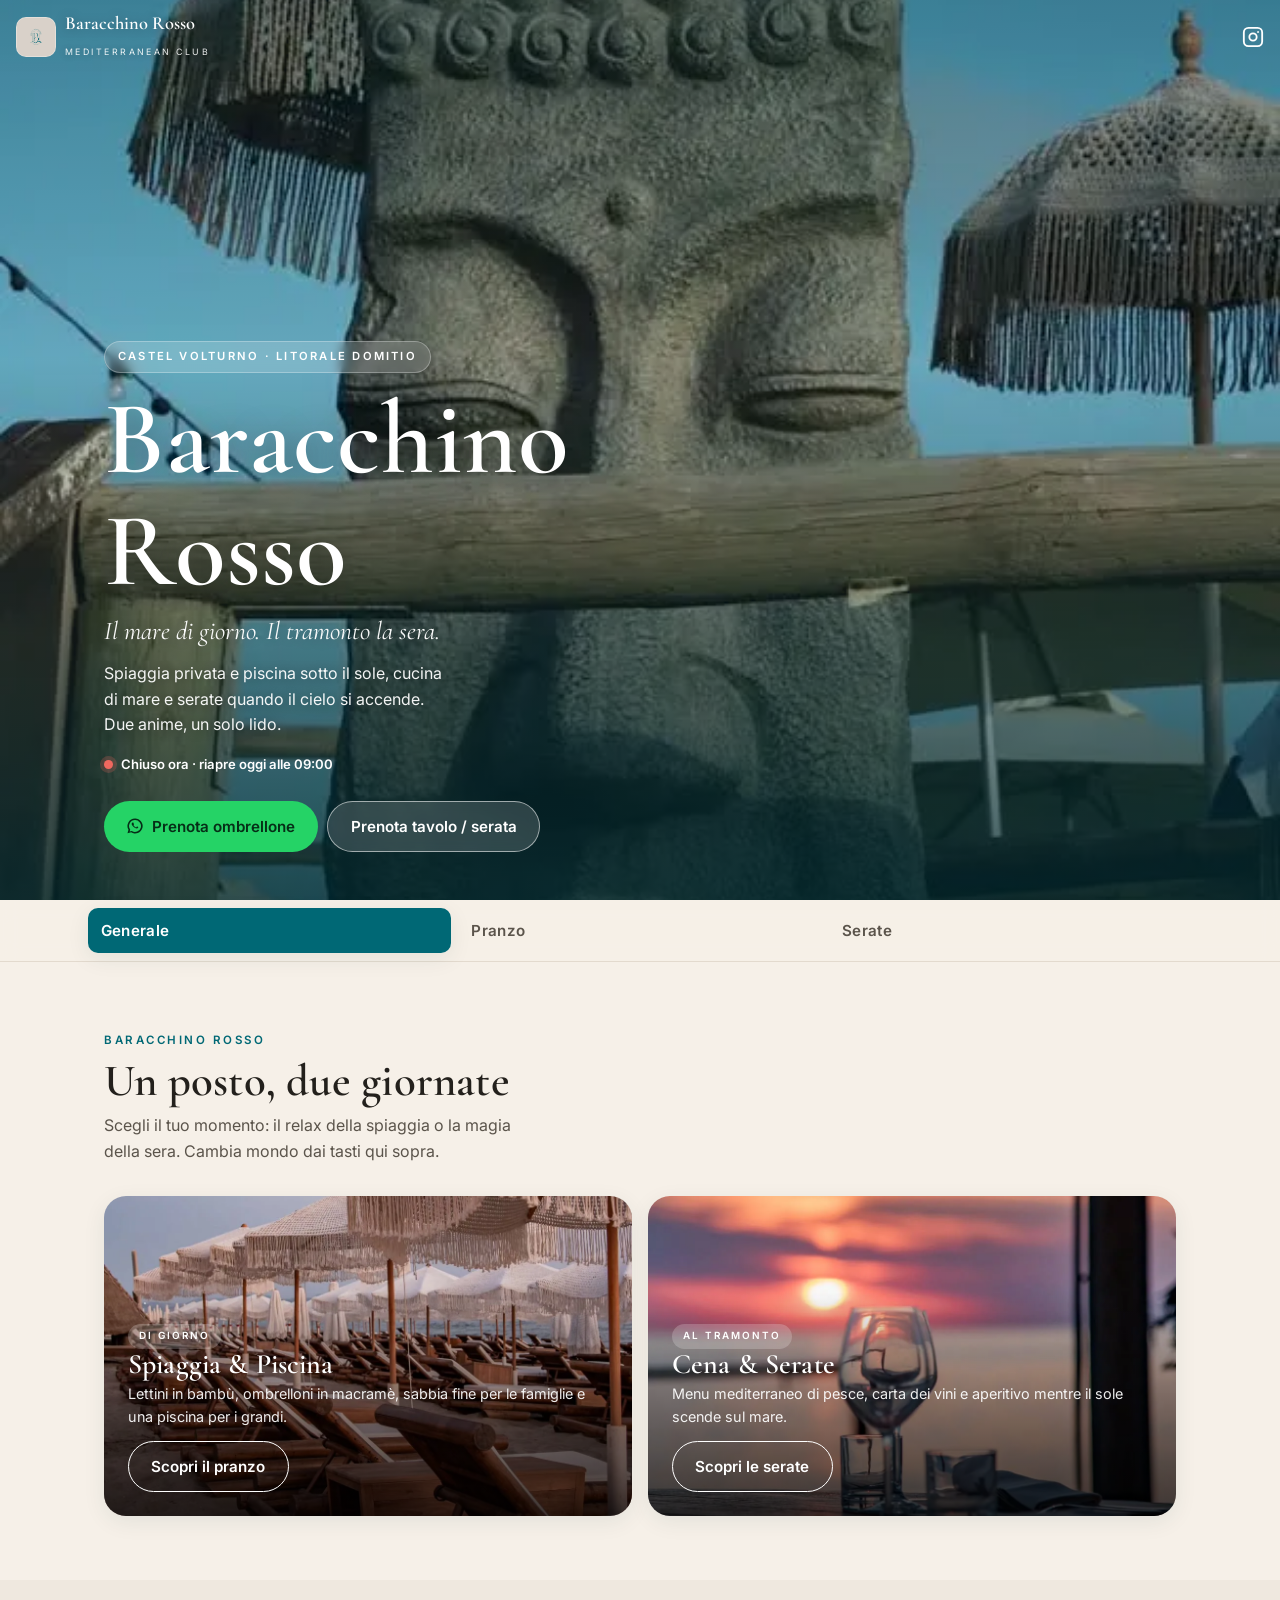
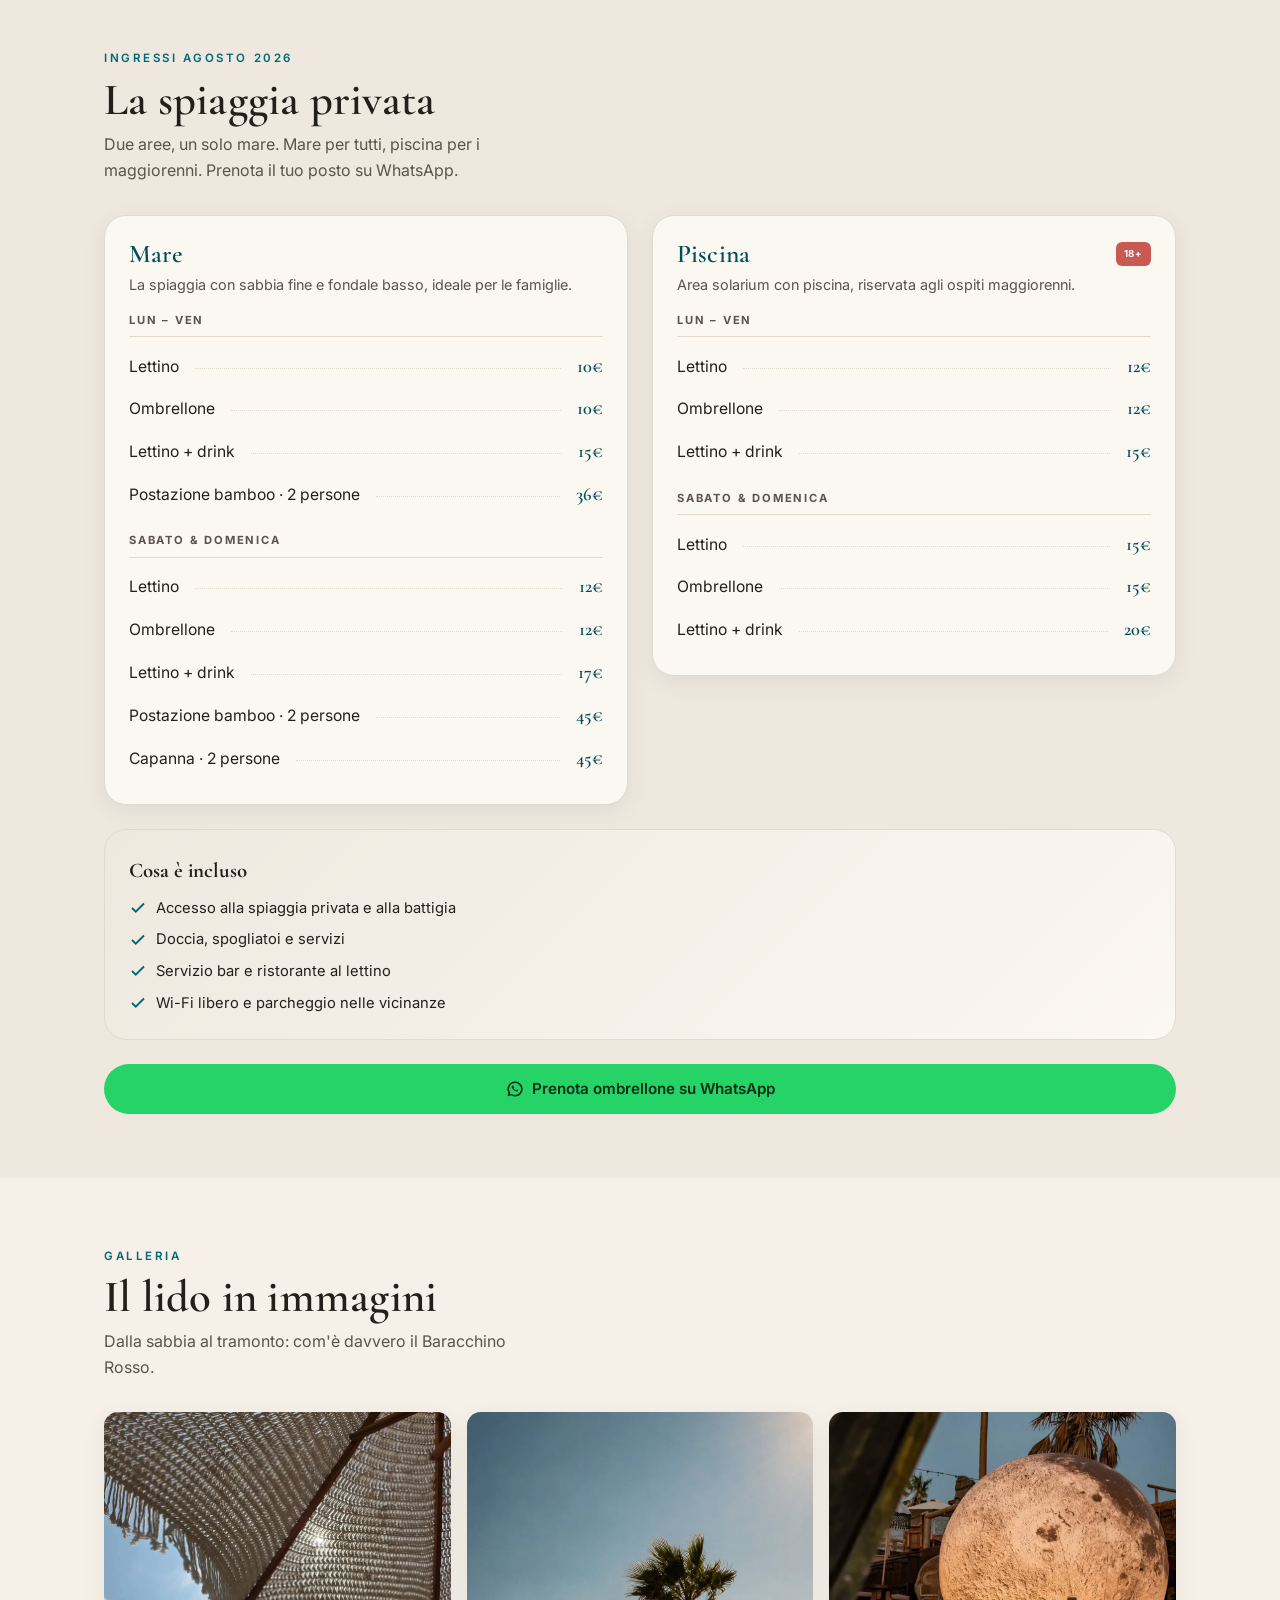
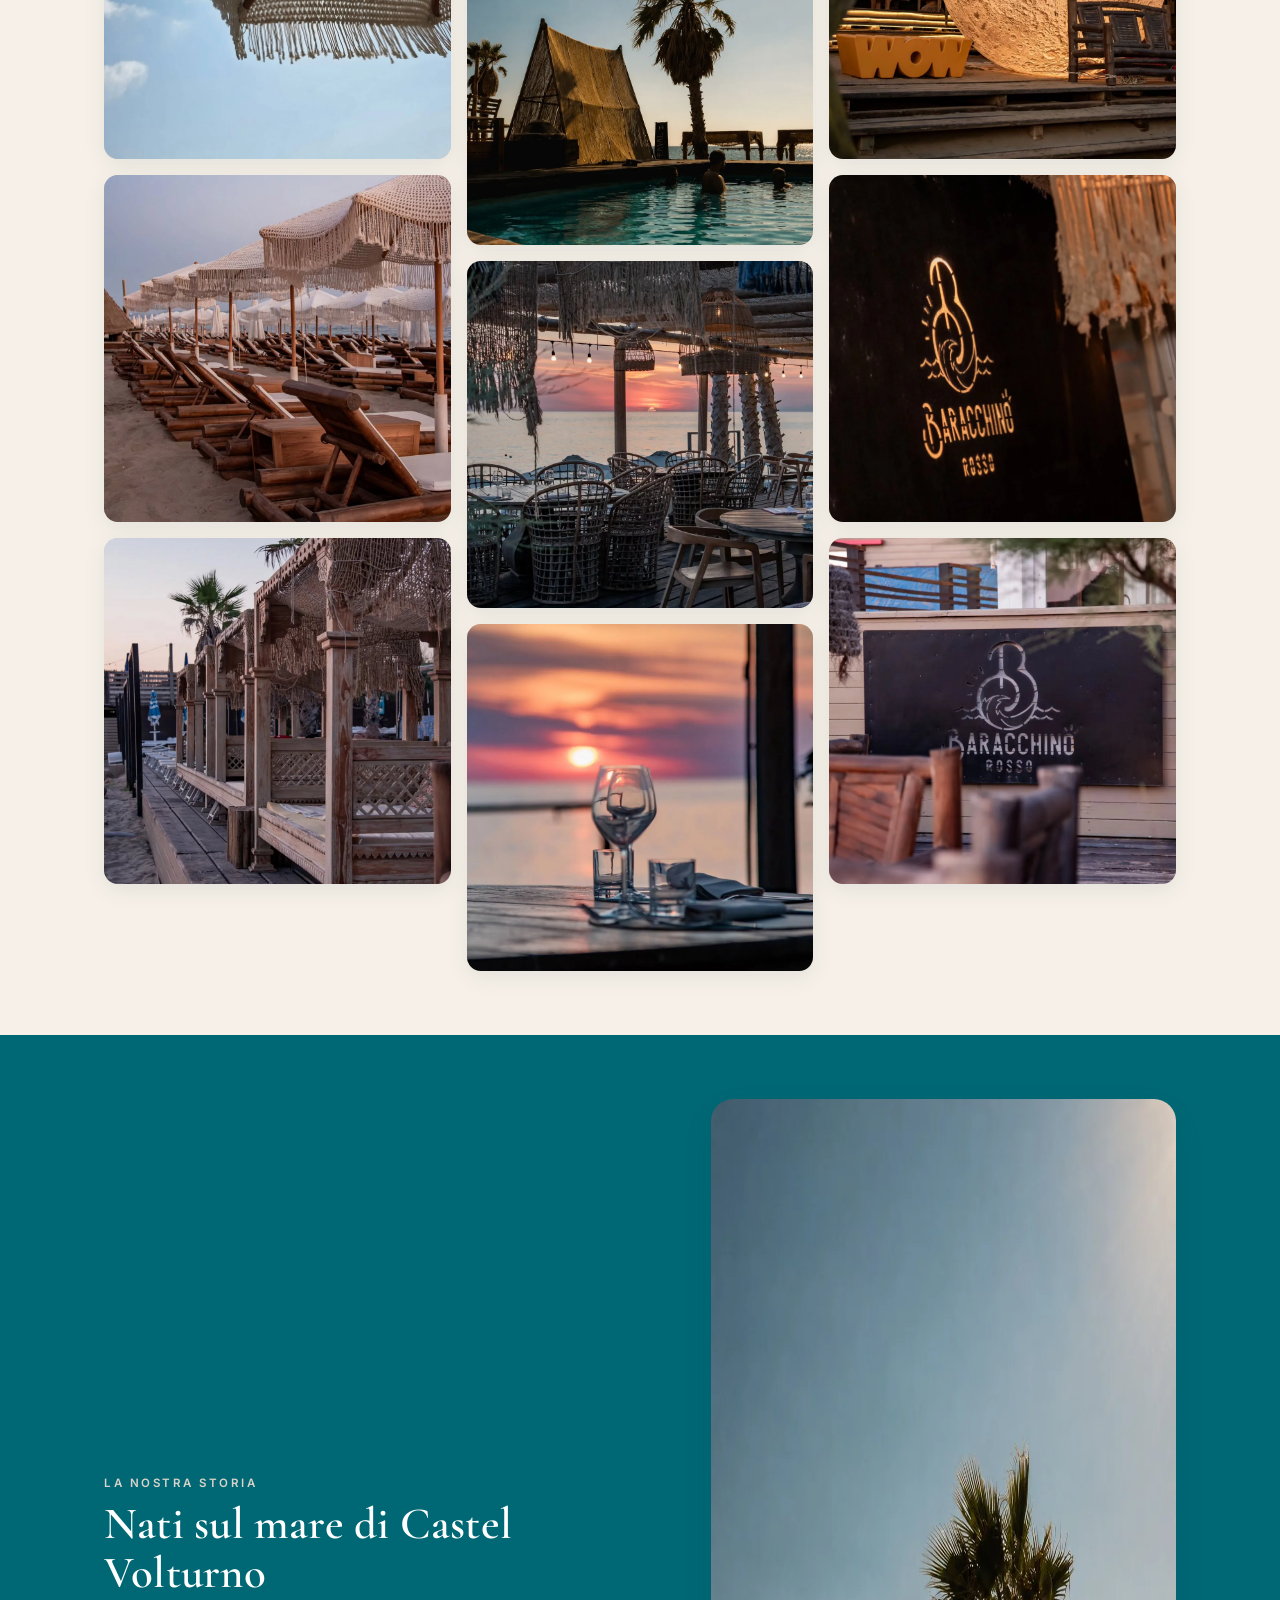
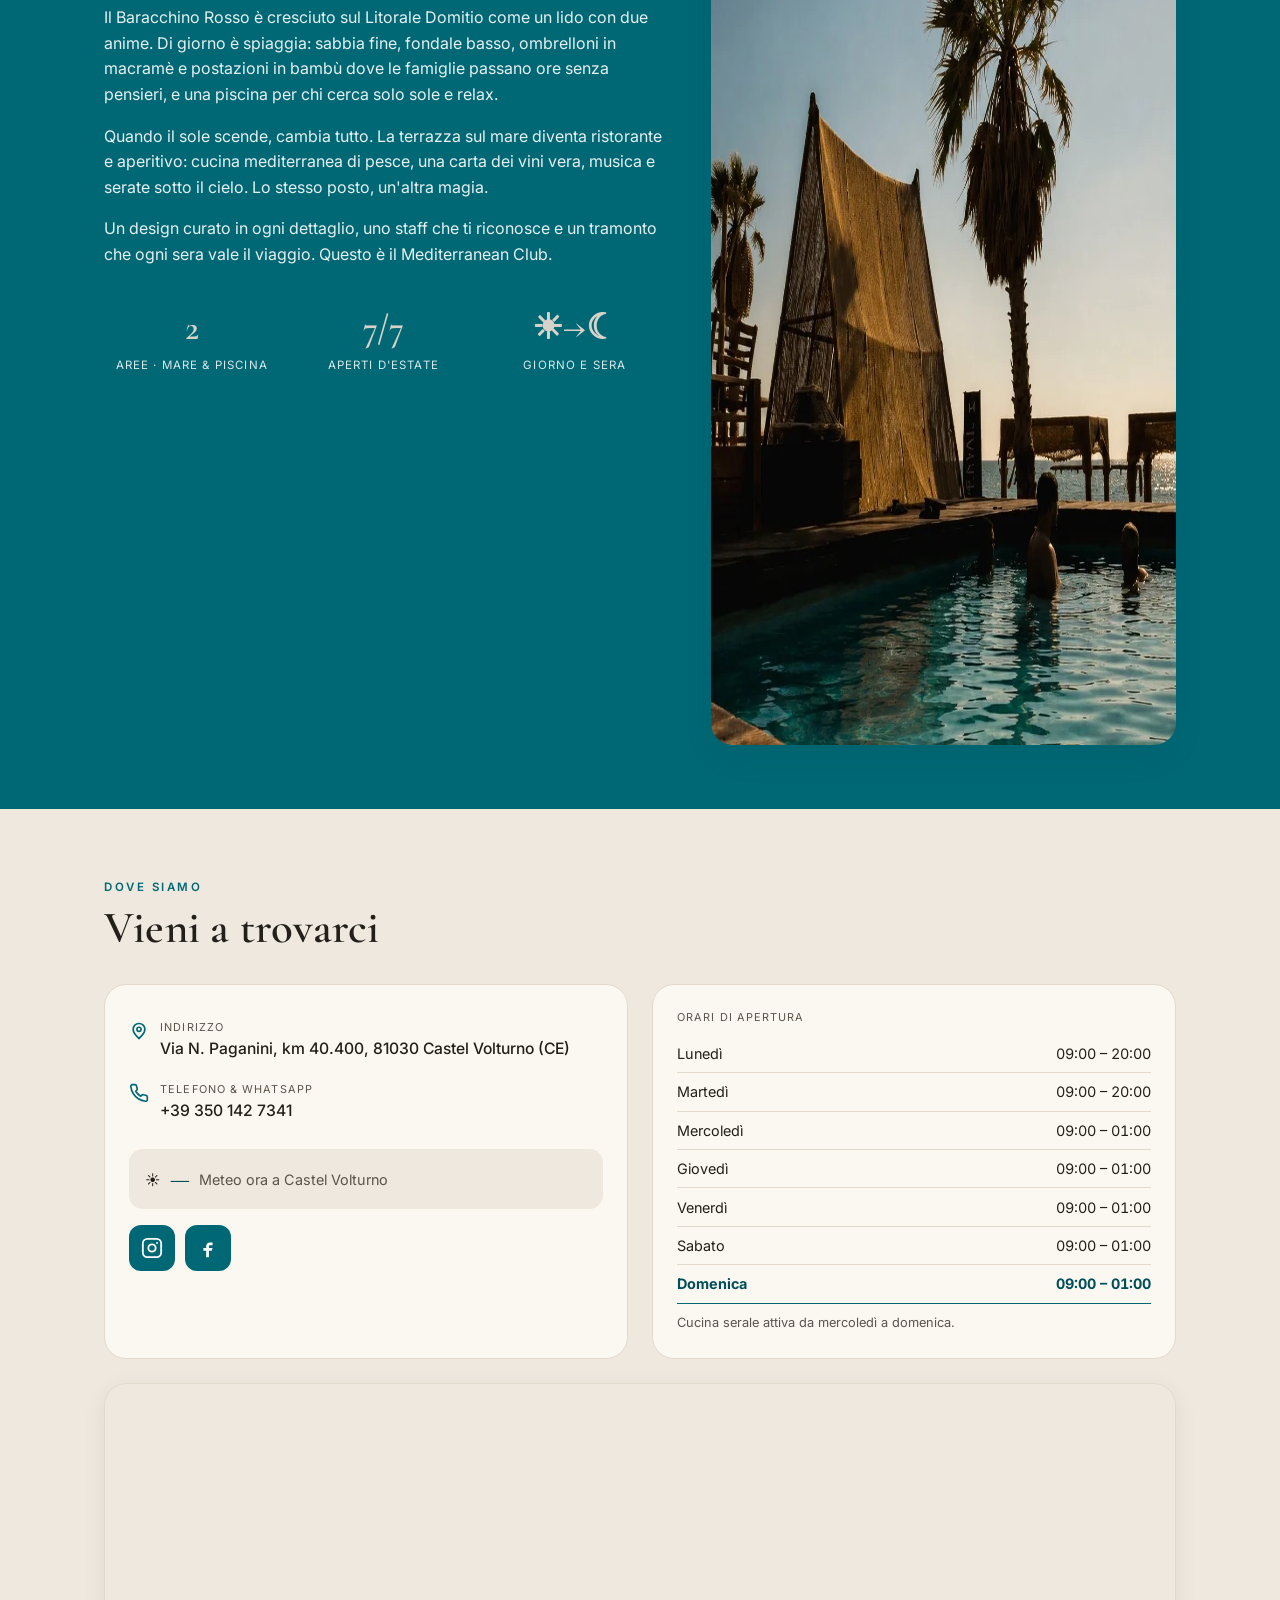
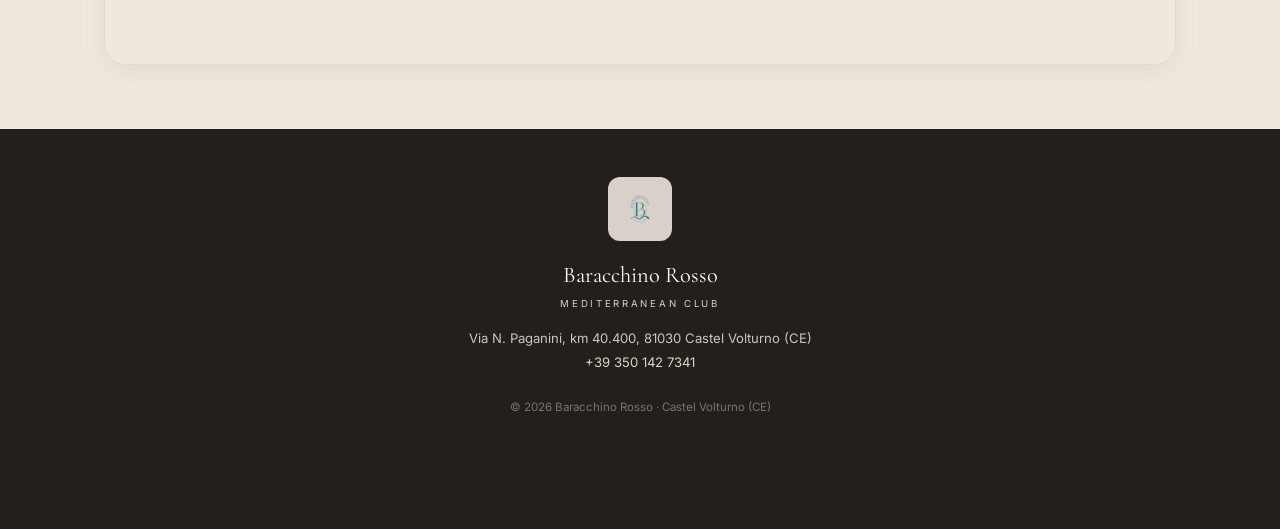
==== index.html @ e701e3ae "Video serate + foto cibo nel pranzo" ====
<!DOCTYPE html>
<html lang="it" data-mondo="generale">
<head>
<meta charset="UTF-8">
<meta name="viewport" content="width=device-width, initial-scale=1, viewport-fit=cover">
<title>Baracchino Rosso · Lido e Ristorante sul mare a Castel Volturno</title>
<meta name="description" content="Baracchino Rosso, Mediterranean Club a Castel Volturno: spiaggia privata con lettini e piscina di giorno, ristorante di pesce, aperitivo e serate al tramonto. Prenota il tuo ombrellone o il tavolo su WhatsApp.">
<meta name="theme-color" content="#006875">
<link rel="canonical" href="https://baracchinorosso.it/">

<!-- Open Graph / social -->
<meta property="og:type" content="restaurant">
<meta property="og:site_name" content="Baracchino Rosso">
<meta property="og:title" content="Baracchino Rosso · Lido e Ristorante sul mare">
<meta property="og:description" content="Spiaggia privata e piscina di giorno, cucina di mare e serate al tramonto a Castel Volturno.">
<meta property="og:image" content="https://baracchinorosso.it/assets/lido/lido-06.webp">
<meta property="og:locale" content="it_IT">
<meta name="twitter:card" content="summary_large_image">

<link rel="icon" type="image/webp" href="assets/brand/logo.webp">
<link rel="apple-touch-icon" href="assets/brand/logo.webp">

<!-- Font -->
<link rel="preconnect" href="https://fonts.googleapis.com">
<link rel="preconnect" href="https://fonts.gstatic.com" crossorigin>
<link href="https://fonts.googleapis.com/css2?family=Cormorant+Garamond:ital,wght@0,500;0,600;0,700;1,500;1,600&family=Inter:wght@400;500;600;700&display=swap" rel="stylesheet">

<link rel="stylesheet" href="style.css">

<!-- Schema.org: Restaurant + spiaggia -->
<script type="application/ld+json">
{
  "@context": "https://schema.org",
  "@type": "Restaurant",
  "name": "Baracchino Rosso",
  "alternateName": "Lido Baracchino Rosso · Mediterranean Club",
  "description": "Lido con spiaggia privata e piscina, ristorante di pesce, aperitivo e serate al tramonto sul litorale di Castel Volturno.",
  "servesCuisine": ["Mediterranea", "Pesce", "Italiana"],
  "priceRange": "€€",
  "url": "https://baracchinorosso.it/",
  "telephone": "+393501427341",
  "acceptsReservations": "True",
  "image": "https://baracchinorosso.it/assets/lido/lido-06.webp",
  "hasMenu": "https://baracchinorosso.it/#menu",
  "address": {
    "@type": "PostalAddress",
    "streetAddress": "Via N. Paganini, km 40.400",
    "addressLocality": "Castel Volturno",
    "addressRegion": "CE",
    "postalCode": "81030",
    "addressCountry": "IT"
  },
  "geo": { "@type": "GeoCoordinates", "latitude": 41.0206, "longitude": 13.9330 },
  "amenityFeature": [
    { "@type": "LocationFeatureSpecification", "name": "Spiaggia privata", "value": true },
    { "@type": "LocationFeatureSpecification", "name": "Piscina", "value": true },
    { "@type": "LocationFeatureSpecification", "name": "Lettini e ombrelloni", "value": true }
  ],
  "openingHoursSpecification": [
    { "@type": "OpeningHoursSpecification", "dayOfWeek": ["Monday","Tuesday"], "opens": "09:00", "closes": "20:00" },
    { "@type": "OpeningHoursSpecification", "dayOfWeek": ["Wednesday","Thursday","Friday","Saturday","Sunday"], "opens": "09:00", "closes": "01:00" }
  ],
  "sameAs": [
    "https://www.instagram.com/lido_baracchinorosso/",
    "https://www.facebook.com/Lidobaracchinorosso/"
  ]
}
</script>
</head>
<body>
<a href="#main" class="skip">Vai al contenuto</a>

<!-- HEADER -->
<header class="site-header" id="header">
  <a class="brand-lockup" href="#top" aria-label="Baracchino Rosso, torna su">
    <img src="assets/brand/logo.webp" alt="Logo Baracchino Rosso" width="38" height="38">
    <span>
      <span class="bn">Baracchino Rosso</span><br>
      <span class="bt">Mediterranean Club</span>
    </span>
  </a>
  <a class="hdr-ig" id="hdrIg" href="#" target="_blank" rel="noopener" aria-label="Instagram">
    <svg viewBox="0 0 24 24" fill="none" stroke="currentColor" stroke-width="2"><rect x="2" y="2" width="20" height="20" rx="5"/><circle cx="12" cy="12" r="4"/><circle cx="17.5" cy="6.5" r="1" fill="currentColor" stroke="none"/></svg>
  </a>
</header>

<span id="top"></span>

<!-- HERO -->
<section class="hero" aria-label="Introduzione">
  <div class="hero-media">
    <video id="heroVideo" autoplay muted loop playsinline
      poster="assets/video/hero-poster.webp">
      <source src="assets/video/hero.mp4" type="video/mp4">
    </video>
  </div>
  <div class="hero-inner">
    <span class="kicker">Castel Volturno · Litorale Domitio</span>
    <h1>Baracchino<br>Rosso</h1>
    <p class="subtitle">Il mare di giorno. Il tramonto la sera.</p>
    <p class="hook">Spiaggia privata e piscina sotto il sole, cucina di mare e serate quando il cielo si accende. Due anime, un solo lido.</p>
    <div class="status" id="heroStatus"><span class="dot"></span><span class="txt">—</span></div>
    <div class="hero-cta">
      <button class="btn btn-wa" data-open="ombrellone">
        <svg viewBox="0 0 24 24" fill="currentColor"><path d="M12 2a10 10 0 0 0-8.7 15l-1.3 4.7 4.8-1.3A10 10 0 1 0 12 2zm0 2a8 8 0 1 1-4.2 14.8l-.3-.2-2.6.7.7-2.6-.2-.3A8 8 0 0 1 12 4zm4.4 9.6c-.2-.1-1.3-.7-1.5-.8s-.4-.1-.5.1l-.7.9c-.1.1-.2.2-.5.1a6.6 6.6 0 0 1-3.2-2.8c-.2-.4.2-.4.6-1.2.1-.1 0-.3 0-.4l-.7-1.7c-.2-.5-.4-.4-.5-.4h-.5a.9.9 0 0 0-.7.3c-.9.9-.7 2.2 0 3.4a9.4 9.4 0 0 0 3.9 3.5c1.4.6 2 .7 2.7.6.4-.1 1.3-.5 1.5-1.1s.2-1 .1-1.1z"/></svg>
        Prenota ombrellone
      </button>
      <button class="btn btn-ghost" data-open="tavolo">Prenota tavolo / serata</button>
    </div>
  </div>
</section>

<!-- SWITCH TRE MONDI -->
<nav class="world-switch" id="worldSwitch" aria-label="Scegli cosa vuoi vedere">
  <div class="inner">
    <button class="world-btn active" data-world="generale">
      Generale <span class="wl">Il lido</span>
    </button>
    <button class="world-btn" data-world="pranzo">
      Pranzo <span class="wl">Spiaggia & food</span>
    </button>
    <button class="world-btn" data-world="serate">
      Serate <span class="wl">Cena & tramonto</span>
    </button>
  </div>
</nav>

<main id="main">

<!-- ======================= MONDO: GENERALE ======================= -->
<div class="world-pane active" data-pane="generale">

  <!-- DUE ANIME -->
  <section class="section" aria-label="Le due anime del lido">
    <div class="wrap">
      <div class="section-head">
        <span class="eyebrow">Baracchino Rosso</span>
        <h2 class="section-title">Un posto, due giornate</h2>
        <p class="section-lead">Scegli il tuo momento: il relax della spiaggia o la magia della sera. Cambia mondo dai tasti qui sopra.</p>
      </div>
      <div class="duo">
        <div class="duo-card">
          <img src="assets/lido/lido-04.webp" alt="Lettini in bambù e ombrelloni in macramè sulla spiaggia" loading="lazy" width="1080" height="1080">
          <div class="c">
            <span class="tag">Di giorno</span>
            <h3>Spiaggia & Piscina</h3>
            <p>Lettini in bambù, ombrelloni in macramè, sabbia fine per le famiglie e una piscina per i grandi.</p>
            <button class="btn btn-outline" style="--accent:#fff;color:#fff;border-color:#fff" data-world-go="pranzo">Scopri il pranzo</button>
          </div>
        </div>
        <div class="duo-card">
          <img src="assets/lido/lido-06.webp" alt="Calici di vino al tramonto sul mare" loading="lazy" width="1080" height="1080">
          <div class="c">
            <span class="tag">Al tramonto</span>
            <h3>Cena & Serate</h3>
            <p>Menu mediterraneo di pesce, carta dei vini e aperitivo mentre il sole scende sul mare.</p>
            <button class="btn btn-outline" style="--accent:#fff;color:#fff;border-color:#fff" data-world-go="serate">Scopri le serate</button>
          </div>
        </div>
      </div>
    </div>
  </section>

  <!-- SPIAGGIA / LISTINO -->
  <section class="section" id="spiaggia" style="background:var(--sand-light)" aria-label="La spiaggia e i prezzi">
    <div class="wrap">
      <div class="section-head">
        <span class="eyebrow" id="beachPeriod">Listino spiaggia</span>
        <h2 class="section-title">La spiaggia privata</h2>
        <p class="section-lead">Due aree, un solo mare. Mare per tutti, piscina per i maggiorenni. Prenota il tuo posto su WhatsApp.</p>
      </div>
      <div class="beach-grid" id="beachGrid"><!-- JS --></div>
      <div class="incluso" id="beachIncluso"><!-- JS --></div>
      <div style="margin-top:var(--s-4)">
        <button class="btn btn-wa btn-block" data-open="ombrellone">
          <svg viewBox="0 0 24 24" fill="currentColor"><path d="M12 2a10 10 0 0 0-8.7 15l-1.3 4.7 4.8-1.3A10 10 0 1 0 12 2zm0 2a8 8 0 1 1-4.2 14.8l-.3-.2-2.6.7.7-2.6-.2-.3A8 8 0 0 1 12 4zm4.4 9.6c-.2-.1-1.3-.7-1.5-.8s-.4-.1-.5.1l-.7.9c-.1.1-.2.2-.5.1a6.6 6.6 0 0 1-3.2-2.8c-.2-.4.2-.4.6-1.2.1-.1 0-.3 0-.4l-.7-1.7c-.2-.5-.4-.4-.5-.4h-.5a.9.9 0 0 0-.7.3c-.9.9-.7 2.2 0 3.4a9.4 9.4 0 0 0 3.9 3.5c1.4.6 2 .7 2.7.6.4-.1 1.3-.5 1.5-1.1s.2-1 .1-1.1z"/></svg>
          Prenota ombrellone su WhatsApp
        </button>
      </div>
    </div>
  </section>

  <!-- GALLERY -->
  <section class="section" id="gallery" aria-label="Galleria fotografica">
    <div class="wrap">
      <div class="section-head">
        <span class="eyebrow">Galleria</span>
        <h2 class="section-title">Il lido in immagini</h2>
        <p class="section-lead">Dalla sabbia al tramonto: com'è davvero il Baracchino Rosso.</p>
      </div>
      <div class="gallery" id="galleryGrid"><!-- JS --></div>
    </div>
  </section>

  <!-- ABOUT -->
  <section class="section about" id="about" aria-label="Chi siamo">
    <div class="wrap">
      <div class="about-body">
        <div>
          <span class="eyebrow">La nostra storia</span>
          <h2 class="section-title">Nati sul mare di Castel Volturno</h2>
          <p>Il Baracchino Rosso è cresciuto sul Litorale Domitio come un lido con due anime. Di giorno è spiaggia: sabbia fine, fondale basso, ombrelloni in macramè e postazioni in bambù dove le famiglie passano ore senza pensieri, e una piscina per chi cerca solo sole e relax.</p>
          <p>Quando il sole scende, cambia tutto. La terrazza sul mare diventa ristorante e aperitivo: cucina mediterranea di pesce, una carta dei vini vera, musica e serate sotto il cielo. Lo stesso posto, un'altra magia.</p>
          <p>Un design curato in ogni dettaglio, uno staff che ti riconosce e un tramonto che ogni sera vale il viaggio. Questo è il Mediterranean Club.</p>
          <div class="stats">
            <div class="stat"><div class="num">2</div><div class="lab">Aree · Mare & Piscina</div></div>
            <div class="stat"><div class="num">7/7</div><div class="lab">Aperti d'estate</div></div>
            <div class="stat"><div class="num">☀︎→☾</div><div class="lab">Giorno e sera</div></div>
          </div>
        </div>
        <div class="about-media">
          <img src="assets/lido/lido-01.webp" alt="Piscina con palma e tenda al tramonto al Baracchino Rosso" loading="lazy" width="997" height="1246">
        </div>
      </div>
    </div>
  </section>

  <!-- CONTATTI -->
  <section class="section" id="contatti" style="background:var(--sand-light)" aria-label="Contatti e come arrivare">
    <div class="wrap">
      <div class="section-head">
        <span class="eyebrow">Dove siamo</span>
        <h2 class="section-title">Vieni a trovarci</h2>
      </div>
      <div class="contact-grid">
        <div class="contact-card">
          <div class="info-row">
            <svg viewBox="0 0 24 24" fill="none" stroke="currentColor" stroke-width="2"><path d="M12 21s-7-6-7-11a7 7 0 0 1 14 0c0 5-7 11-7 11z"/><circle cx="12" cy="10" r="2.5"/></svg>
            <div><div class="l">Indirizzo</div><div class="v" id="cAddr">—</div></div>
          </div>
          <div class="info-row">
            <svg viewBox="0 0 24 24" fill="none" stroke="currentColor" stroke-width="2"><path d="M22 16.9v3a2 2 0 0 1-2.2 2 19.8 19.8 0 0 1-8.6-3 19.5 19.5 0 0 1-6-6 19.8 19.8 0 0 1-3-8.6A2 2 0 0 1 4.1 2h3a2 2 0 0 1 2 1.7c.1 1 .4 1.9.7 2.8a2 2 0 0 1-.5 2.1L8.1 9.9a16 16 0 0 0 6 6l1.3-1.3a2 2 0 0 1 2.1-.4c.9.3 1.8.5 2.8.6a2 2 0 0 1 1.7 2z"/></svg>
            <div><div class="l">Telefono & WhatsApp</div><div class="v"><a id="cTel" href="#">—</a></div></div>
          </div>
          <div class="weather" id="weatherBox" hidden>
            <span id="wIcon">☀︎</span>
            <span class="t" id="wTemp">—</span>
            <span id="wDesc" style="color:var(--ink-soft)">Meteo ora a Castel Volturno</span>
          </div>
          <div class="socials">
            <a id="sIg" href="#" target="_blank" rel="noopener" aria-label="Instagram"><svg viewBox="0 0 24 24" fill="none" stroke="currentColor" stroke-width="2"><rect x="2" y="2" width="20" height="20" rx="5"/><circle cx="12" cy="12" r="4"/><circle cx="17.5" cy="6.5" r="1" fill="currentColor" stroke="none"/></svg></a>
            <a id="sFb" href="#" target="_blank" rel="noopener" aria-label="Facebook"><svg viewBox="0 0 24 24" fill="currentColor"><path d="M14 9h3V6h-3c-2.2 0-4 1.8-4 4v2H7v3h3v7h3v-7h3l1-3h-4v-2c0-.6.4-1 1-1z"/></svg></a>
          </div>
        </div>
        <div class="contact-card">
          <div class="l" style="font-size:.68rem;letter-spacing:.1em;text-transform:uppercase;color:var(--ink-soft)">Orari di apertura</div>
          <table class="hours-table" id="hoursTable"><!-- JS --></table>
          <p style="font-size:.8rem;color:var(--ink-soft);margin-top:.6rem" id="hoursNote"></p>
        </div>
      </div>
      <div class="map-embed" style="margin-top:var(--s-4)">
        <iframe id="mapFrame" title="Mappa Baracchino Rosso" loading="lazy" referrerpolicy="no-referrer-when-downgrade"></iframe>
      </div>
    </div>
  </section>
</div>

<!-- ======================= MONDO: PRANZO ======================= -->
<div class="world-pane" data-pane="pranzo">
  <section class="section" aria-label="Pranzo in spiaggia">
    <div class="wrap">
      <div class="section-head">
        <span class="eyebrow">Il giorno · Food · Bar · Stile</span>
        <h2 class="section-title">Pranzo in spiaggia</h2>
        <p class="section-lead">Tu prendi e porti a tavola. Panini, fritture e primi da gustare tra un tuffo e l'altro, direttamente sotto il tuo ombrellone.</p>
      </div>
      <div class="menu-list" id="menuPranzo"><!-- JS --></div>
      <p class="menu-note">Il servizio bar e cucina è attivo al lettino durante l'orario di apertura della spiaggia. Per ordinazioni e info scrivici su WhatsApp.</p>
      <div style="margin-top:var(--s-4)">
        <button class="btn btn-wa btn-block" data-open="ombrellone">Prenota il tuo posto in spiaggia</button>
      </div>
    </div>
  </section>

  <!-- GALLERIA CIBO (solo pranzo) -->
  <section class="section" style="background:var(--sand-light)" aria-label="I piatti">
    <div class="wrap">
      <div class="section-head">
        <span class="eyebrow">Dalla cucina</span>
        <h2 class="section-title">I nostri piatti</h2>
        <p class="section-lead">Fresco, di mare, fatto al momento. Un assaggio di quello che porti a tavola.</p>
      </div>
      <div class="gallery" id="galleryCibo"><!-- JS --></div>
    </div>
  </section>

  <!-- listino spiaggia anche qui, comodo -->
  <section class="section" style="background:var(--sand-light)" aria-label="Listino spiaggia">
    <div class="wrap">
      <div class="section-head">
        <span class="eyebrow" id="beachPeriod2">Listino spiaggia</span>
        <h2 class="section-title">Lettini, ombrelloni & cabine</h2>
      </div>
      <div class="beach-grid" id="beachGrid2"><!-- JS --></div>
    </div>
  </section>
</div>

<!-- ======================= MONDO: SERATE ======================= -->
<div class="world-pane" data-pane="serate">

  <!-- HERO SERATE con video -->
  <section class="serate-hero" aria-label="Le serate">
    <div class="serate-hero-media">
      <video id="serateVideo" muted loop playsinline preload="none"
        poster="assets/video/serate-poster.webp">
        <source src="assets/video/serate.mp4" type="video/mp4">
      </video>
    </div>
    <div class="serate-hero-inner">
      <span class="kicker">Quando il sole scende</span>
      <h2>Le nostre serate</h2>
      <p>Aperitivo in poltrona, cocktail, musica e cena vista mare. Il Baracchino cambia anima.</p>
    </div>
  </section>

  <section class="section" aria-label="Cena e serate">
    <div class="wrap">
      <div class="section-head">
        <span class="eyebrow">La sera · Menu Mediterraneo</span>
        <h2 class="section-title">Cena sul mare</h2>
        <p class="section-lead">Cucina mediterranea di pesce e una carta dei vini pensata per il tramonto. Prenota il tavolo e lasciati sorprendere dal cielo.</p>
      </div>
      <div class="menu-list" id="menuSerate"><!-- JS --></div>
      <p class="menu-note">Cucina serale attiva da mercoledì a domenica. I piatti con la stellina sono i più amati dai nostri ospiti.</p>
      <div style="margin-top:var(--s-4)">
        <button class="btn btn-primary btn-block" data-open="tavolo">Prenota il tavolo</button>
      </div>
    </div>
  </section>

  <!-- EVENTI -->
  <section class="section" id="eventi" style="background:var(--sand-light)" aria-label="Eventi e serate">
    <div class="wrap">
      <div class="section-head">
        <span class="eyebrow">In programma</span>
        <h2 class="section-title">Serate & eventi</h2>
        <p class="section-lead">Aperitivi, musica dal vivo e feste al tramonto.</p>
      </div>
      <div id="eventsWrap"><!-- JS --></div>
    </div>
  </section>
</div>

</main>

<!-- FOOTER -->
<footer class="site-footer">
  <div class="wrap">
    <img src="assets/brand/logo.webp" alt="Baracchino Rosso" width="64" height="64">
    <div class="fn">Baracchino Rosso</div>
    <div class="ft">Mediterranean Club</div>
    <div class="fmeta">
      <span id="fAddr">—</span><br>
      <a id="fTel" href="#">—</a>
    </div>
    <div class="credit">© <span id="year"></span> Baracchino Rosso · Castel Volturno (CE)</div>
  </div>
</footer>

<!-- STICKY DOCK (mobile) -->
<div class="dockbar">
  <button class="btn btn-wa" data-open="ombrellone">Ombrellone</button>
  <button class="btn btn-primary" data-open="tavolo">Tavolo / Serata</button>
</div>

<!-- MODALE PRENOTAZIONE -->
<div class="modal-back" id="modalBack" role="dialog" aria-modal="true" aria-labelledby="modalTitle">
  <div class="modal">
    <button class="modal-x" id="modalX" aria-label="Chiudi">&times;</button>
    <h3 id="modalTitle">Prenota</h3>
    <p class="sub" id="modalSub">Compila e ti apriamo WhatsApp con il messaggio pronto.</p>

    <!-- FORM OMBRELLONE -->
    <div id="formOmbrellone">
      <div class="field">
        <label for="oNome">Nome</label>
        <input type="text" id="oNome" placeholder="Il tuo nome" required>
      </div>
      <div class="field-row">
        <div class="field">
          <label for="oData">Data</label>
          <input type="date" id="oData" required>
        </div>
        <div class="field">
          <label for="oNum">Postazioni</label>
          <input type="number" id="oNum" min="1" max="20" value="2" required>
        </div>
      </div>
      <div class="field">
        <label for="oTipo">Tipo</label>
        <select id="oTipo">
          <option value="Lettino">Lettino</option>
          <option value="Ombrellone">Ombrellone</option>
          <option value="Postazione bamboo">Postazione bamboo</option>
          <option value="Capanna">Capanna</option>
          <option value="Piscina (solo maggiorenni)">Piscina (solo maggiorenni)</option>
        </select>
      </div>
    </div>

    <!-- FORM TAVOLO -->
    <div id="formTavolo" hidden>
      <div class="field">
        <label for="tNome">Nome</label>
        <input type="text" id="tNome" placeholder="Il tuo nome">
      </div>
      <div class="field-row">
        <div class="field">
          <label for="tPers">Persone</label>
          <input type="number" id="tPers" min="1" max="30" value="2">
        </div>
        <div class="field">
          <label for="tData">Data</label>
          <input type="date" id="tData">
        </div>
      </div>
      <div class="field">
        <label for="tOra">Orario</label>
        <input type="time" id="tOra" value="20:30">
      </div>
    </div>

    <button class="btn btn-wa btn-block" id="modalSend" style="margin-top:.5rem">Apri WhatsApp</button>
    <div class="modal-note">Ti stiamo aprendo WhatsApp — premi invio per confermare. Ti confermeremo la disponibilità in chat.</div>
  </div>
</div>

<script src="data.js"></script>
<script src="app.js"></script>
</body>
</html>
---- style.css ----
/* =============================================================================
   BARACCHINO ROSSO — STYLE
   Palette derivata dal logo reale (teal + sabbia) e dai materiali del lido.
   ========================================================================== */

:root{
  /* --- Colori brand (dal logo) --- */
  --teal:        #006875;   /* monogramma del logo */
  --teal-deep:   #004e59;   /* teal profondo per testo su chiaro */
  --teal-soft:   #4a8b93;
  --sand:        #d9d2ca;   /* fondo del logo */
  --sand-light:  #efe8df;
  --cream:       #f6f0e8;   /* fondo pagina */
  --cream-2:     #fbf7f1;
  --ink:         #23201c;   /* testo principale */
  --ink-soft:    #5b544b;   /* testo secondario */
  --line:        #e3dace;

  /* --- Accenti per i tre mondi --- */
  --day:         #d89a5b;   /* oro-tramonto = spiaggia/pranzo */
  --day-deep:    #b97e3f;
  --night:       #c85a54;   /* corallo-rosso = serate (dal "Rosso" + menu take away) */
  --night-deep:  #a8433e;

  /* accento attivo, cambia col mondo selezionato (default = generale/teal) */
  --accent:      var(--teal);
  --accent-deep: var(--teal-deep);

  /* --- Tipografia --- */
  --display: "Cormorant Garamond", Georgia, "Times New Roman", serif;
  --body: "Inter", -apple-system, BlinkMacSystemFont, "Segoe UI", Roboto, sans-serif;

  /* --- Spaziatura (rem) --- */
  --s-1: .5rem; --s-2: .75rem; --s-3: 1rem; --s-4: 1.5rem;
  --s-5: 2rem; --s-6: 3rem; --s-7: 4rem; --s-8: 6rem;

  --radius: 14px;
  --radius-lg: 22px;
  --maxw: 1120px;
  --shadow: 0 12px 40px rgba(0,58,66,.12);
  --shadow-soft: 0 6px 22px rgba(0,58,66,.08);
}

/* mondo SERATE */
[data-mondo="serate"]{ --accent: var(--night); --accent-deep: var(--night-deep); }
/* mondo PRANZO */
[data-mondo="pranzo"]{ --accent: var(--day); --accent-deep: var(--day-deep); }
/* mondo GENERALE */
[data-mondo="generale"]{ --accent: var(--teal); --accent-deep: var(--teal-deep); }

*{ box-sizing:border-box; margin:0; padding:0; }
html{ scroll-behavior:smooth; -webkit-text-size-adjust:100%; }
body{
  font-family:var(--body);
  color:var(--ink);
  background:var(--cream);
  line-height:1.6;
  font-size:16px;
  overflow-x:hidden;
}
img{ display:block; max-width:100%; }
a{ color:inherit; text-decoration:none; }
h1,h2,h3{ font-family:var(--display); font-weight:600; line-height:1.08; letter-spacing:.005em; }

.wrap{ width:100%; max-width:var(--maxw); margin:0 auto; padding:0 var(--s-4); }

.eyebrow{
  font-family:var(--body); font-size:.72rem; font-weight:600;
  letter-spacing:.22em; text-transform:uppercase; color:var(--accent);
}
.section-title{ font-size:2.1rem; margin:.35rem 0 .5rem; color:var(--ink); }
.section-lead{ color:var(--ink-soft); max-width:42ch; }

/* =============================================================================
   HEADER
   ========================================================================== */
.site-header{
  position:fixed; top:0; left:0; right:0; z-index:60;
  display:flex; align-items:center; justify-content:space-between;
  padding:.7rem 1rem;
  background:rgba(246,240,232,0);
  transition:background .3s ease, box-shadow .3s ease, padding .3s ease;
}
.site-header.scrolled{
  background:rgba(246,240,232,.94);
  backdrop-filter:blur(10px);
  box-shadow:0 2px 18px rgba(0,58,66,.08);
}
.brand-lockup{ display:flex; align-items:center; gap:.55rem; }
.brand-lockup img{ width:40px; height:40px; border-radius:10px; object-fit:cover;
  background:var(--sand); border:1px solid rgba(255,255,255,.3); }
.brand-lockup .bn{ font-family:var(--display); font-weight:600; font-size:1.15rem; color:var(--ink); line-height:1; }
.brand-lockup .bt{ font-family:var(--body); font-size:.55rem; letter-spacing:.28em; text-transform:uppercase; color:var(--accent); }
.site-header:not(.scrolled) .brand-lockup .bn{ color:#fff; text-shadow:0 1px 12px rgba(0,0,0,.35); }
.site-header:not(.scrolled) .brand-lockup .bt{ color:#fff; opacity:.9; text-shadow:0 1px 8px rgba(0,0,0,.4); }
.hdr-ig{ display:none; }
.hdr-ig svg{ width:22px; height:22px; }

/* =============================================================================
   SWITCH DEI TRE MONDI (sticky sotto l'hero)
   ========================================================================== */
.world-switch{
  position:sticky; top:0; z-index:50;
  background:rgba(246,240,232,.96);
  backdrop-filter:blur(10px);
  border-bottom:1px solid var(--line);
}
.world-switch .inner{
  max-width:var(--maxw); margin:0 auto;
  display:grid; grid-template-columns:repeat(3,1fr);
  gap:.35rem; padding:.4rem;
}
.world-btn{
  appearance:none; border:0; cursor:pointer;
  background:transparent; color:var(--ink-soft);
  font-family:var(--body); font-weight:600; font-size:.82rem;
  letter-spacing:.02em;
  padding:.72rem .3rem; border-radius:10px;
  display:flex; flex-direction:column; align-items:center; gap:.15rem;
  transition:background .2s, color .2s, transform .1s;
}
.world-btn .wl{ font-size:.62rem; font-weight:500; letter-spacing:.14em; text-transform:uppercase; opacity:.7; }
.world-btn:hover{ color:var(--ink); }
.world-btn.active{ background:var(--accent); color:#fff; box-shadow:var(--shadow-soft); }
.world-btn.active .wl{ opacity:.85; }
.world-btn:active{ transform:scale(.97); }

/* =============================================================================
   HERO
   ========================================================================== */
.hero{ position:relative; min-height:100svh; display:flex; align-items:flex-end;
  overflow:hidden; color:#fff; }
.hero-media{ position:absolute; inset:0; z-index:0; }
.hero-media video, .hero-media img{
  width:100%; height:100%; object-fit:cover; }
.hero-media::after{
  content:""; position:absolute; inset:0;
  background:linear-gradient(180deg, rgba(0,40,46,.35) 0%, rgba(0,40,46,.12) 40%, rgba(0,40,46,.78) 100%);
}
.hero-inner{ position:relative; z-index:1; width:100%; max-width:var(--maxw);
  margin:0 auto; padding:0 var(--s-4) var(--s-6); }
.hero .kicker{
  display:inline-flex; align-items:center; gap:.5rem;
  font-size:.7rem; font-weight:600; letter-spacing:.2em; text-transform:uppercase;
  padding:.4rem .8rem; border-radius:999px;
  background:rgba(255,255,255,.16); backdrop-filter:blur(6px);
  border:1px solid rgba(255,255,255,.28);
}
.hero h1{ font-size:clamp(3rem,17vw,6.5rem); margin:.6rem 0 .2rem; text-shadow:0 2px 30px rgba(0,0,0,.35); }
.hero .subtitle{ font-family:var(--display); font-style:italic; font-size:clamp(1.15rem,5vw,1.6rem);
  opacity:.96; text-shadow:0 1px 16px rgba(0,0,0,.4); }
.hero .hook{ margin-top:.6rem; max-width:34ch; font-size:1rem; opacity:.94;
  text-shadow:0 1px 14px rgba(0,0,0,.5); }
.hero-cta{ display:flex; flex-direction:column; gap:.6rem; margin-top:var(--s-4); }

/* status "aperto ora" */
.status{ display:inline-flex; align-items:center; gap:.5rem; font-size:.82rem; font-weight:600;
  margin-top:var(--s-3); }
.status .dot{ width:9px; height:9px; border-radius:50%; background:#8a8a8a; box-shadow:0 0 0 0 rgba(0,0,0,0);}
.status.open .dot{ background:#37d67a; box-shadow:0 0 0 4px rgba(55,214,122,.25); }
.status.closed .dot{ background:#f0685f; box-shadow:0 0 0 4px rgba(240,104,95,.22); }

/* =============================================================================
   BOTTONI
   ========================================================================== */
.btn{
  display:inline-flex; align-items:center; justify-content:center; gap:.5rem;
  font-family:var(--body); font-weight:600; font-size:.95rem;
  padding:.95rem 1.4rem; border-radius:999px; border:0; cursor:pointer;
  transition:transform .12s, box-shadow .2s, background .2s, filter .2s;
  text-align:center;
}
.btn svg{ width:18px; height:18px; }
.btn-primary{ background:var(--accent); color:#fff; box-shadow:var(--shadow-soft); }
.btn-primary:hover{ filter:brightness(1.06); box-shadow:var(--shadow); }
.btn-wa{ background:#25d366; color:#062e17; }
.btn-wa:hover{ filter:brightness(1.05); }
.btn-ghost{ background:rgba(255,255,255,.16); color:#fff; border:1.5px solid rgba(255,255,255,.55);
  backdrop-filter:blur(6px); }
.btn-ghost:hover{ background:rgba(255,255,255,.26); }
.btn-outline{ background:transparent; color:var(--accent); border:1.6px solid var(--accent); }
.btn-outline:hover{ background:var(--accent); color:#fff; }
.btn:active{ transform:translateY(1px) scale(.99); }
.btn-block{ width:100%; }

/* =============================================================================
   HERO SERATE (con video)
   ========================================================================== */
.serate-hero{ position:relative; min-height:56vh; display:flex; align-items:flex-end;
  overflow:hidden; color:#fff; }
.serate-hero-media{ position:absolute; inset:0; z-index:0; background:#1a1214; }
.serate-hero-media video{ width:100%; height:100%; object-fit:cover; opacity:.92; }
.serate-hero-media::after{ content:""; position:absolute; inset:0;
  background:linear-gradient(180deg, rgba(40,10,12,.5) 0%, rgba(30,8,10,.25) 45%, rgba(20,5,6,.85) 100%); }
.serate-hero-inner{ position:relative; z-index:1; width:100%; max-width:var(--maxw);
  margin:0 auto; padding:0 var(--s-4) var(--s-5); }
.serate-hero h2{ font-family:var(--display); font-size:clamp(2.4rem,10vw,4rem); margin:.4rem 0 .3rem;
  text-shadow:0 2px 24px rgba(0,0,0,.5); }
.serate-hero .kicker{ display:inline-flex; font-size:.7rem; font-weight:600; letter-spacing:.2em;
  text-transform:uppercase; padding:.4rem .8rem; border-radius:999px;
  background:rgba(255,255,255,.15); border:1px solid rgba(255,255,255,.3); backdrop-filter:blur(6px); }
.serate-hero p{ max-width:40ch; font-size:1rem; opacity:.95; text-shadow:0 1px 14px rgba(0,0,0,.6); }

/* =============================================================================
   SEZIONI GENERICHE
   ========================================================================== */
.section{ padding:var(--s-7) 0; scroll-margin-top:76px; }
.section-head{ margin-bottom:var(--s-5); }

/* mostra/nascondi in base al mondo */
.world-pane{ display:none; }
.world-pane.active{ display:block; animation:fade .4s ease; }
@keyframes fade{ from{opacity:0; transform:translateY(8px);} to{opacity:1; transform:none;} }

/* =============================================================================
   INTRO / DUE ANIME
   ========================================================================== */
.duo{ display:grid; gap:var(--s-3); margin-top:var(--s-4); }
.duo-card{ position:relative; border-radius:var(--radius-lg); overflow:hidden;
  min-height:230px; display:flex; align-items:flex-end; color:#fff; box-shadow:var(--shadow-soft); }
.duo-card img{ position:absolute; inset:0; width:100%; height:100%; object-fit:cover; z-index:0; }
.duo-card::after{ content:""; position:absolute; inset:0; z-index:1;
  background:linear-gradient(180deg, rgba(0,0,0,0) 30%, rgba(0,0,0,.72) 100%); }
.duo-card .c{ position:relative; z-index:2; padding:var(--s-4); width:100%; }
.duo-card h3{ font-size:1.75rem; }
.duo-card p{ font-size:.9rem; opacity:.92; margin:.2rem 0 .8rem; }
.duo-card .tag{ font-size:.62rem; letter-spacing:.2em; text-transform:uppercase; font-weight:600;
  padding:.28rem .7rem; border-radius:999px; background:rgba(255,255,255,.2); display:inline-block; }

/* =============================================================================
   SPIAGGIA / LISTINO
   ========================================================================== */
.beach-grid{ display:grid; gap:var(--s-4); margin-top:var(--s-4); }
.beach-card{ background:var(--cream-2); border:1px solid var(--line); border-radius:var(--radius-lg);
  padding:var(--s-4); box-shadow:var(--shadow-soft); }
.beach-card .area-name{ display:flex; align-items:center; justify-content:space-between; gap:.5rem; }
.beach-card .area-name h3{ font-size:1.6rem; color:var(--accent-deep); }
.badge-18{ font-size:.6rem; font-weight:700; letter-spacing:.08em; color:#fff; background:var(--night);
  padding:.25rem .5rem; border-radius:6px; white-space:nowrap; }
.beach-card .area-note{ color:var(--ink-soft); font-size:.9rem; margin:.3rem 0 var(--s-3); }
.fascia{ margin-top:var(--s-3); }
.fascia h4{ font-family:var(--body); font-size:.7rem; letter-spacing:.16em; text-transform:uppercase;
  color:var(--ink-soft); margin-bottom:.5rem; padding-bottom:.4rem; border-bottom:1px solid var(--line); }
.price-row{ display:flex; align-items:baseline; justify-content:space-between; gap:.5rem;
  padding:.42rem 0; }
.price-row .n{ font-size:.98rem; }
.price-row .leader{ flex:1; border-bottom:1.5px dotted var(--line); margin:0 .5rem; transform:translateY(-3px); }
.price-row .p{ font-family:var(--display); font-weight:600; font-size:1.15rem; color:var(--accent-deep); white-space:nowrap; }

.incluso{ margin-top:var(--s-4); background:linear-gradient(135deg,var(--sand-light),var(--cream-2));
  border-radius:var(--radius-lg); padding:var(--s-4); border:1px solid var(--line); }
.incluso h4{ font-family:var(--display); font-size:1.3rem; margin-bottom:.6rem; }
.incluso ul{ list-style:none; display:grid; gap:.5rem; }
.incluso li{ display:flex; align-items:flex-start; gap:.55rem; font-size:.92rem; }
.incluso li svg{ width:18px; height:18px; flex-shrink:0; margin-top:.15rem; color:var(--accent); }

/* =============================================================================
   MENU
   ========================================================================== */
.menu-list{ margin-top:var(--s-5); }
.menu-block{ margin-bottom:var(--s-6); }
.menu-block > h3{ font-size:1.6rem; color:var(--accent-deep); }
.menu-block .blk-sub{ color:var(--ink-soft); font-style:italic; font-family:var(--display);
  font-size:1.05rem; margin-top:.1rem; }
.menu-block .items{ margin-top:var(--s-3); }
.menu-item{ display:flex; align-items:baseline; gap:.5rem; padding:.7rem 0; border-bottom:1px solid var(--line); }
.menu-item:last-child{ border-bottom:0; }
.menu-item .mi-main{ flex:1; }
.menu-item .mi-name{ font-weight:600; font-size:1rem; }
.menu-item .mi-name .star{ color:var(--accent); margin-left:.25rem; }
.menu-item .mi-desc{ font-size:.85rem; color:var(--ink-soft); margin-top:.1rem; }
.menu-item .mi-tags{ display:inline-flex; gap:.3rem; margin-left:.4rem; vertical-align:middle; }
.chip{ font-size:.58rem; font-weight:700; letter-spacing:.06em; text-transform:uppercase;
  padding:.15rem .45rem; border-radius:5px; }
.chip.pesce{ background:#dcecef; color:#0a5560; }
.chip.carne{ background:#f0dcd9; color:#8a3a34; }
.chip.veg{ background:#dcecdd; color:#2f6b3a; }
.menu-item .mi-price{ font-family:var(--display); font-weight:600; font-size:1.2rem;
  color:var(--accent-deep); white-space:nowrap; }

.menu-note{ font-size:.82rem; color:var(--ink-soft); margin-top:var(--s-4);
  padding-top:var(--s-3); border-top:1px solid var(--line); }

/* =============================================================================
   EVENTI
   ========================================================================== */
.events{ margin-top:var(--s-4); display:grid; gap:var(--s-3); }
.event-card{ background:var(--cream-2); border:1px solid var(--line); border-left:4px solid var(--accent);
  border-radius:var(--radius); padding:var(--s-4); display:flex; gap:var(--s-4); align-items:center; }
.event-card .date{ text-align:center; flex-shrink:0; }
.event-card .date .d{ font-family:var(--display); font-size:2rem; font-weight:600; line-height:1; color:var(--accent-deep); }
.event-card .date .m{ font-size:.65rem; letter-spacing:.14em; text-transform:uppercase; color:var(--ink-soft); }
.event-card h3{ font-size:1.25rem; }
.event-card p{ font-size:.88rem; color:var(--ink-soft); }
.event-card .time{ font-size:.8rem; font-weight:600; color:var(--accent-deep); }
.empty-state{ text-align:center; padding:var(--s-6) var(--s-4); background:var(--cream-2);
  border:1.5px dashed var(--line); border-radius:var(--radius-lg); }
.empty-state h3{ font-size:1.5rem; margin-bottom:.4rem; }
.empty-state p{ color:var(--ink-soft); margin-bottom:var(--s-4); max-width:40ch; margin-inline:auto; }

/* =============================================================================
   GALLERY
   ========================================================================== */
.gallery{ columns:2; column-gap:var(--s-3); margin-top:var(--s-4); }
.gallery figure{ break-inside:avoid; margin-bottom:var(--s-3); border-radius:var(--radius);
  overflow:hidden; box-shadow:var(--shadow-soft); background:var(--sand); }
.gallery img{ width:100%; height:auto; transition:transform .5s ease; }
.gallery figure:hover img{ transform:scale(1.04); }

/* =============================================================================
   ABOUT
   ========================================================================== */
.about{ background:var(--teal); color:#fff; }
.about .section-title{ color:#fff; }
.about .eyebrow{ color:var(--sand); }
.about p{ color:rgba(255,255,255,.9); margin-bottom:var(--s-3); max-width:60ch; }
.about .about-media{ margin-top:var(--s-4); border-radius:var(--radius-lg); overflow:hidden; box-shadow:var(--shadow); }
.about .stats{ display:grid; grid-template-columns:repeat(3,1fr); gap:var(--s-3); margin-top:var(--s-5); }
.about .stat{ text-align:center; }
.about .stat .num{ font-family:var(--display); font-size:2.2rem; font-weight:600; color:var(--sand); }
.about .stat .lab{ font-size:.72rem; letter-spacing:.1em; text-transform:uppercase; opacity:.85; }

/* =============================================================================
   CONTATTI
   ========================================================================== */
.contact-grid{ display:grid; gap:var(--s-4); margin-top:var(--s-4); }
.contact-card{ background:var(--cream-2); border:1px solid var(--line); border-radius:var(--radius-lg);
  padding:var(--s-4); }
.info-row{ display:flex; align-items:flex-start; gap:.7rem; padding:.6rem 0; }
.info-row svg{ width:20px; height:20px; color:var(--accent); flex-shrink:0; margin-top:.15rem; }
.info-row .l{ font-size:.68rem; letter-spacing:.1em; text-transform:uppercase; color:var(--ink-soft); }
.info-row .v{ font-size:.98rem; font-weight:500; }
.hours-table{ width:100%; border-collapse:collapse; margin-top:.5rem; }
.hours-table td{ padding:.45rem 0; font-size:.9rem; border-bottom:1px solid var(--line); }
.hours-table td:last-child{ text-align:right; font-variant-numeric:tabular-nums; }
.hours-table tr.today{ font-weight:700; color:var(--accent-deep); }
.hours-table tr.today td{ border-bottom-color:var(--accent); }
.weather{ display:flex; align-items:center; gap:.6rem; margin-top:var(--s-3);
  background:var(--sand-light); border-radius:var(--radius); padding:.7rem 1rem; font-size:.9rem; }
.weather .t{ font-family:var(--display); font-size:1.5rem; font-weight:600; color:var(--accent-deep); }
.map-embed{ border-radius:var(--radius-lg); overflow:hidden; box-shadow:var(--shadow-soft);
  border:1px solid var(--line); }
.map-embed iframe{ width:100%; height:280px; border:0; display:block; }
.socials{ display:flex; gap:.6rem; margin-top:var(--s-3); }
.socials a{ display:inline-flex; align-items:center; justify-content:center; width:46px; height:46px;
  border-radius:12px; background:var(--accent); color:#fff; transition:filter .2s, transform .12s; }
.socials a:hover{ filter:brightness(1.08); transform:translateY(-2px); }
.socials svg{ width:22px; height:22px; }

/* =============================================================================
   FOOTER
   ========================================================================== */
.site-footer{ background:var(--ink); color:rgba(255,255,255,.75); padding:var(--s-6) 0 7rem;
  text-align:center; }
.site-footer img{ width:64px; margin:0 auto var(--s-3); border-radius:12px; }
.site-footer .fn{ font-family:var(--display); font-size:1.4rem; color:#fff; }
.site-footer .ft{ font-size:.6rem; letter-spacing:.28em; text-transform:uppercase; color:var(--sand); margin-top:.2rem; }
.site-footer .fmeta{ font-size:.82rem; margin-top:var(--s-3); line-height:1.8; }
.site-footer a{ color:var(--sand); }
.site-footer .credit{ margin-top:var(--s-4); font-size:.72rem; opacity:.5; }

/* =============================================================================
   STICKY BOTTOM BAR (mobile) — due percorsi
   ========================================================================== */
.dockbar{ position:fixed; bottom:0; left:0; right:0; z-index:70;
  display:grid; grid-template-columns:1fr 1fr; gap:.5rem;
  padding:.55rem .6rem calc(.55rem + env(safe-area-inset-bottom));
  background:rgba(246,240,232,.96); backdrop-filter:blur(12px);
  border-top:1px solid var(--line); box-shadow:0 -6px 24px rgba(0,58,66,.1); }
.dockbar .btn{ padding:.85rem .5rem; font-size:.9rem; }

/* =============================================================================
   MODALE PRENOTAZIONE
   ========================================================================== */
.modal-back{ position:fixed; inset:0; z-index:100; background:rgba(20,30,32,.55);
  backdrop-filter:blur(4px); display:none; align-items:flex-end; justify-content:center; }
.modal-back.open{ display:flex; animation:fade .25s ease; }
.modal{ background:var(--cream); width:100%; max-width:480px; border-radius:22px 22px 0 0;
  padding:var(--s-5) var(--s-4) calc(var(--s-5) + env(safe-area-inset-bottom));
  box-shadow:0 -20px 60px rgba(0,0,0,.3); animation:slideup .3s ease; }
@keyframes slideup{ from{ transform:translateY(100%);} to{ transform:none; } }
.modal h3{ font-size:1.7rem; color:var(--accent-deep); }
.modal .sub{ color:var(--ink-soft); font-size:.9rem; margin:.2rem 0 var(--s-4); }
.field{ margin-bottom:var(--s-3); }
.field label{ display:block; font-size:.75rem; font-weight:600; letter-spacing:.04em;
  text-transform:uppercase; color:var(--ink-soft); margin-bottom:.35rem; }
.field input, .field select{ width:100%; padding:.85rem .9rem; border:1.5px solid var(--line);
  border-radius:12px; font-family:var(--body); font-size:1rem; background:var(--cream-2); color:var(--ink); }
.field input:focus, .field select:focus{ outline:none; border-color:var(--accent);
  box-shadow:0 0 0 3px rgba(0,104,117,.12); }
.field-row{ display:grid; grid-template-columns:1fr 1fr; gap:var(--s-3); }
.modal-note{ font-size:.8rem; color:var(--ink-soft); background:var(--sand-light);
  border-radius:12px; padding:.7rem .9rem; margin-top:var(--s-2); }
.modal-close{ position:absolute; }
.modal-x{ background:none; border:0; font-size:1.6rem; color:var(--ink-soft); cursor:pointer;
  float:right; line-height:1; padding:0 .2rem; }

/* =============================================================================
   FOCUS / ACCESSIBILITÀ
   ========================================================================== */
:focus-visible{ outline:3px solid var(--accent); outline-offset:2px; border-radius:4px; }
.skip{ position:absolute; left:-999px; top:0; background:var(--accent); color:#fff;
  padding:.6rem 1rem; z-index:200; border-radius:0 0 8px 0; }
.skip:focus{ left:0; }

@media (prefers-reduced-motion: reduce){
  *{ animation:none !important; transition:none !important; scroll-behavior:auto !important; }
}

/* =============================================================================
   DESKTOP / TABLET
   ========================================================================== */
@media (min-width:720px){
  .section-title{ font-size:2.8rem; }
  .hdr-ig{ display:inline-flex; color:#fff; }
  .site-header.scrolled .hdr-ig{ color:var(--ink); }
  .hero-cta{ flex-direction:row; }
  .hero-cta .btn{ min-width:210px; }
  .duo{ grid-template-columns:1fr 1fr; }
  .duo-card{ min-height:320px; }
  .beach-grid{ grid-template-columns:1fr 1fr; align-items:start; }
  .gallery{ columns:3; }
  .contact-grid{ grid-template-columns:1fr 1fr; }
  .world-switch .inner{ gap:.5rem; padding:.5rem; }
  .world-btn{ flex-direction:row; gap:.5rem; font-size:.95rem; padding:.8rem; }
  .world-btn .wl{ display:none; }
  .dockbar{ display:none; }
  .modal-back{ align-items:center; }
  .modal{ border-radius:22px; }
  .about .about-body{ display:grid; grid-template-columns:1.2fr 1fr; gap:var(--s-6); align-items:center; }
  .about .about-media{ margin-top:0; }
}
@media (min-width:1000px){
  .hero h1{ font-size:6.5rem; }
  .menu-list{ column-count:2; column-gap:var(--s-6); }
  .menu-block{ break-inside:avoid; }
}
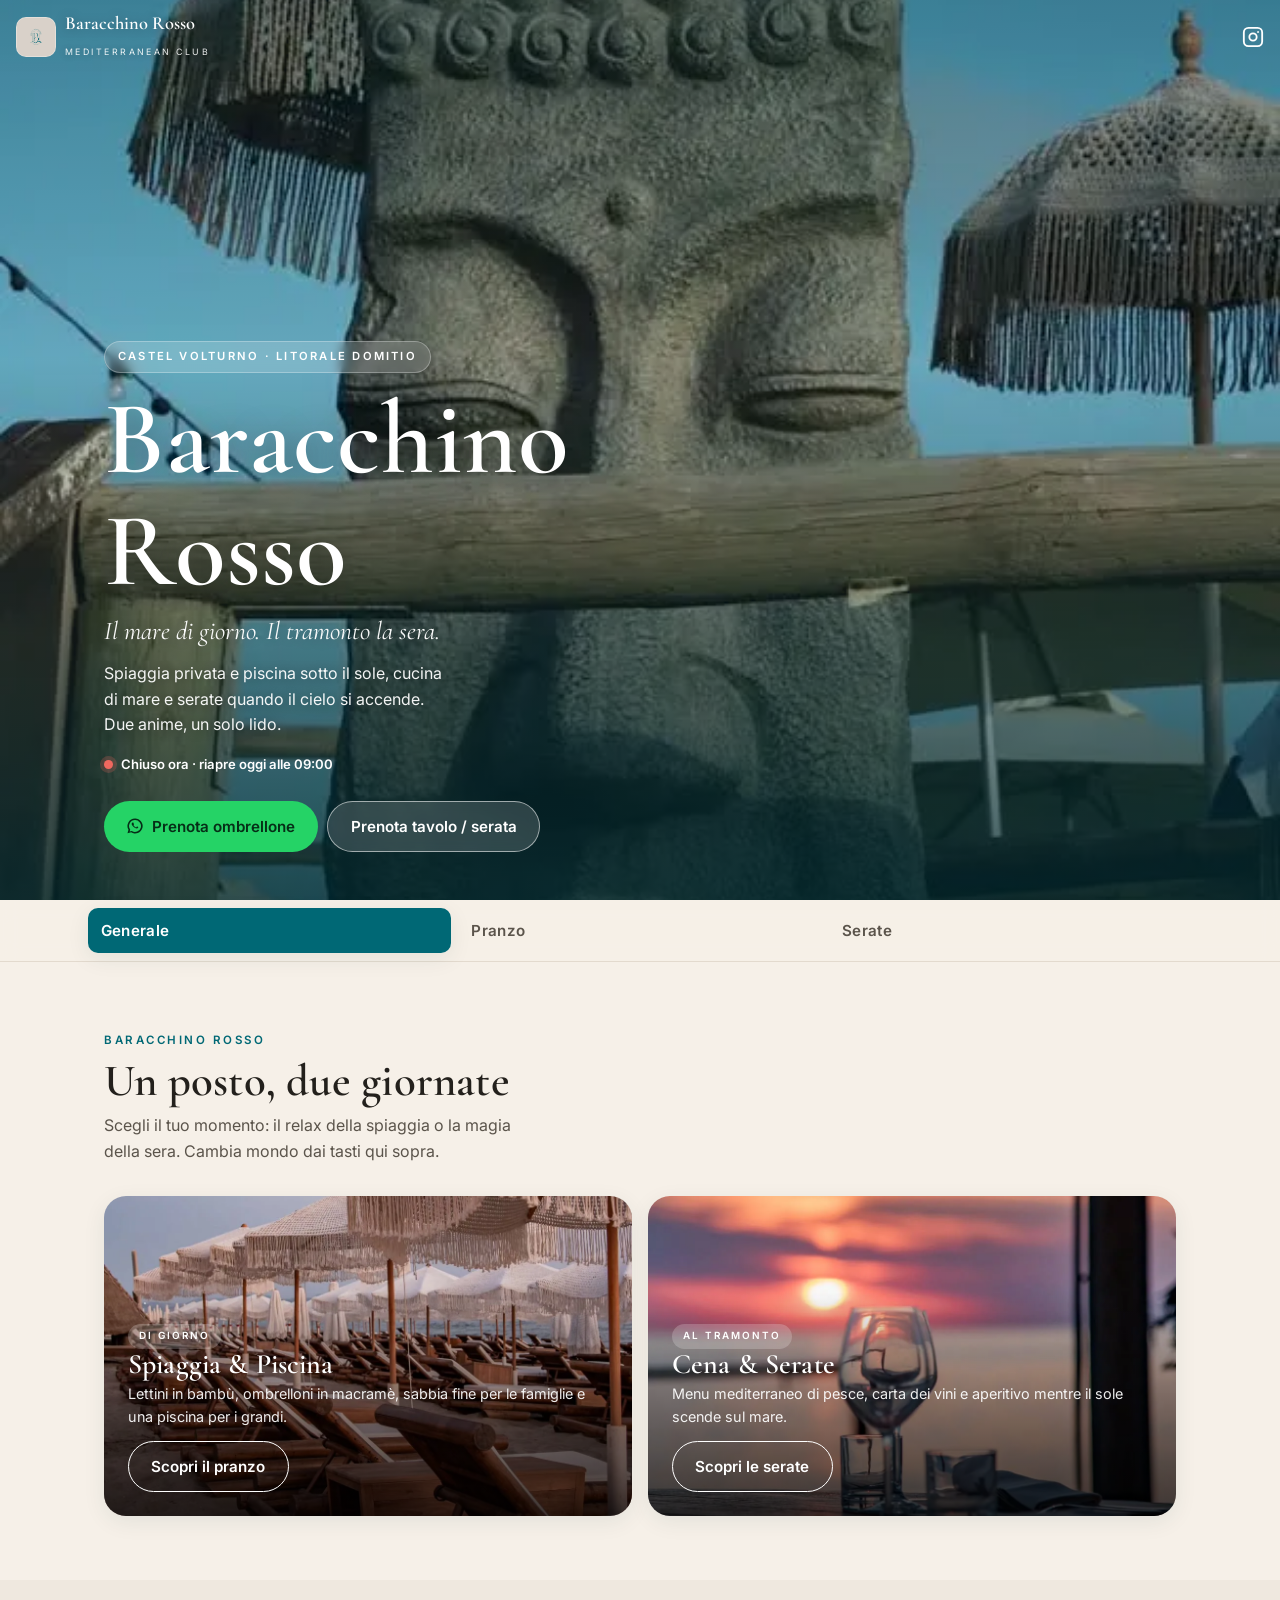
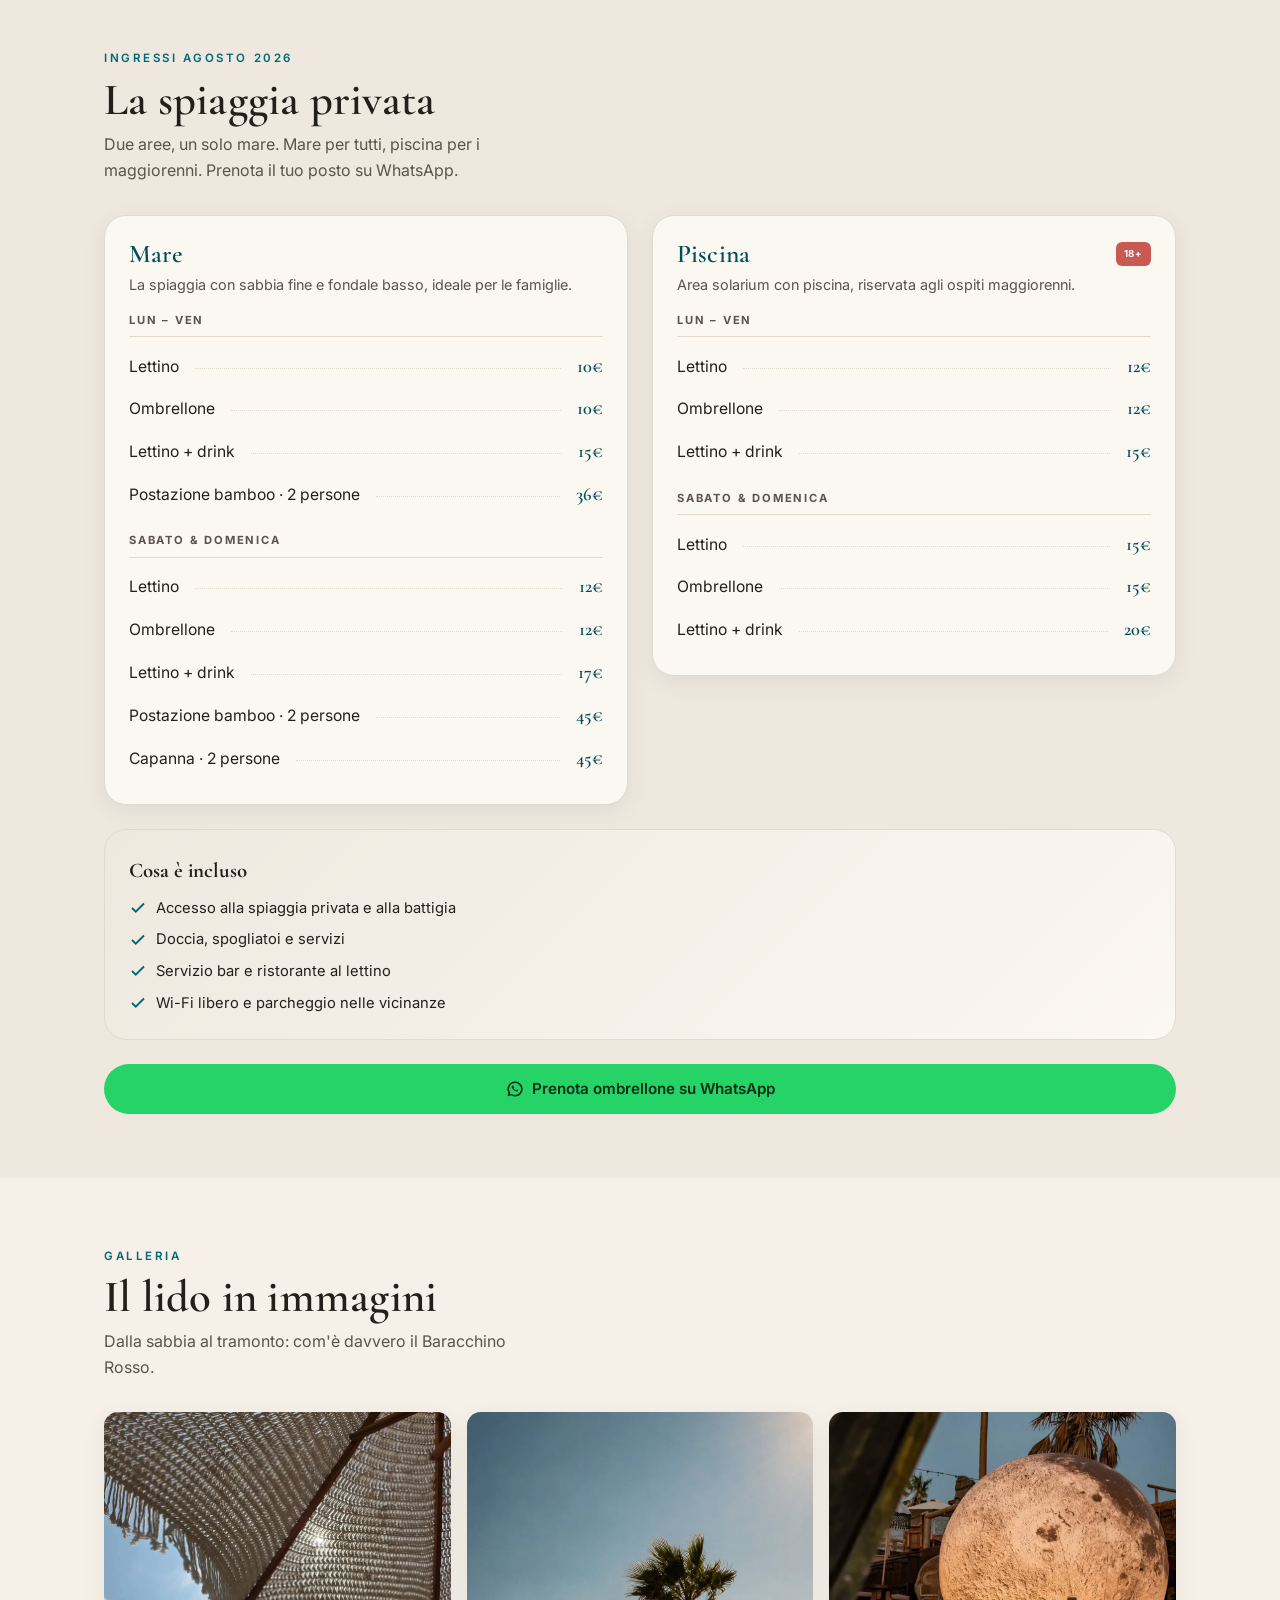
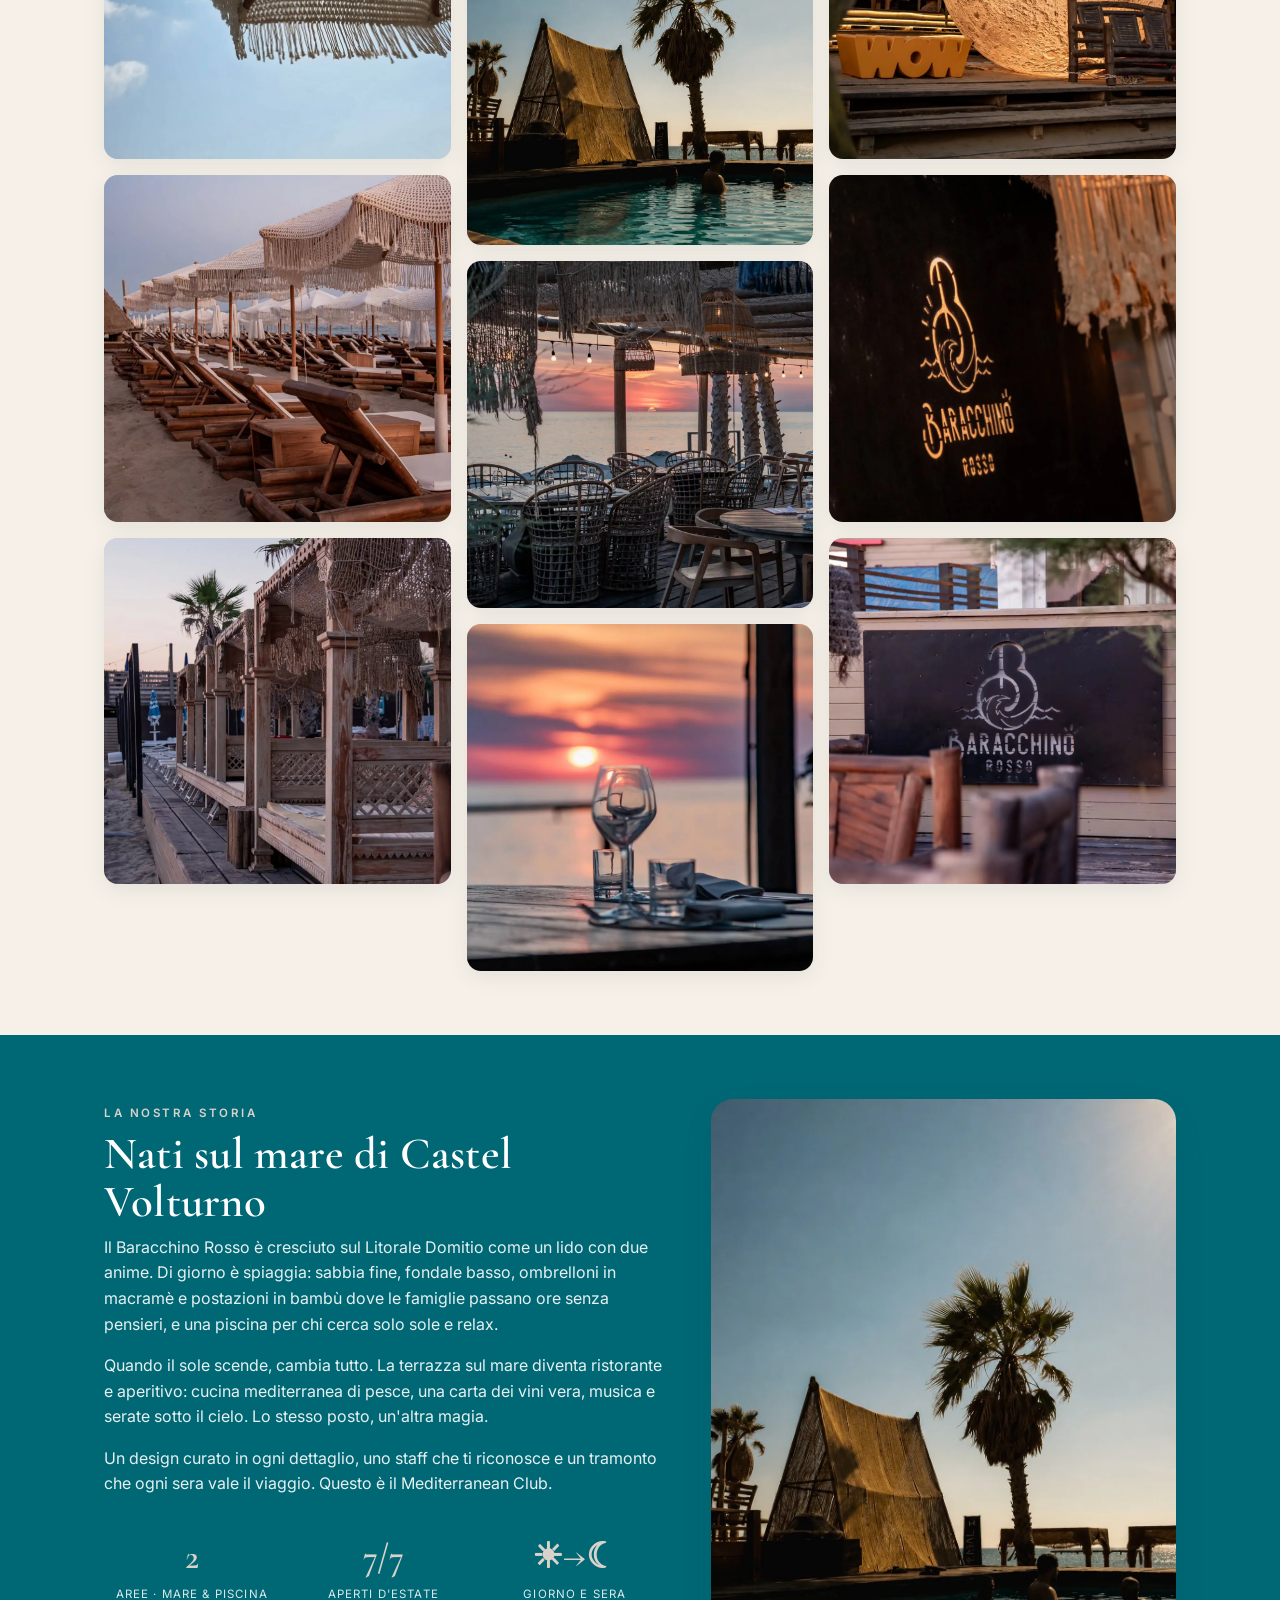
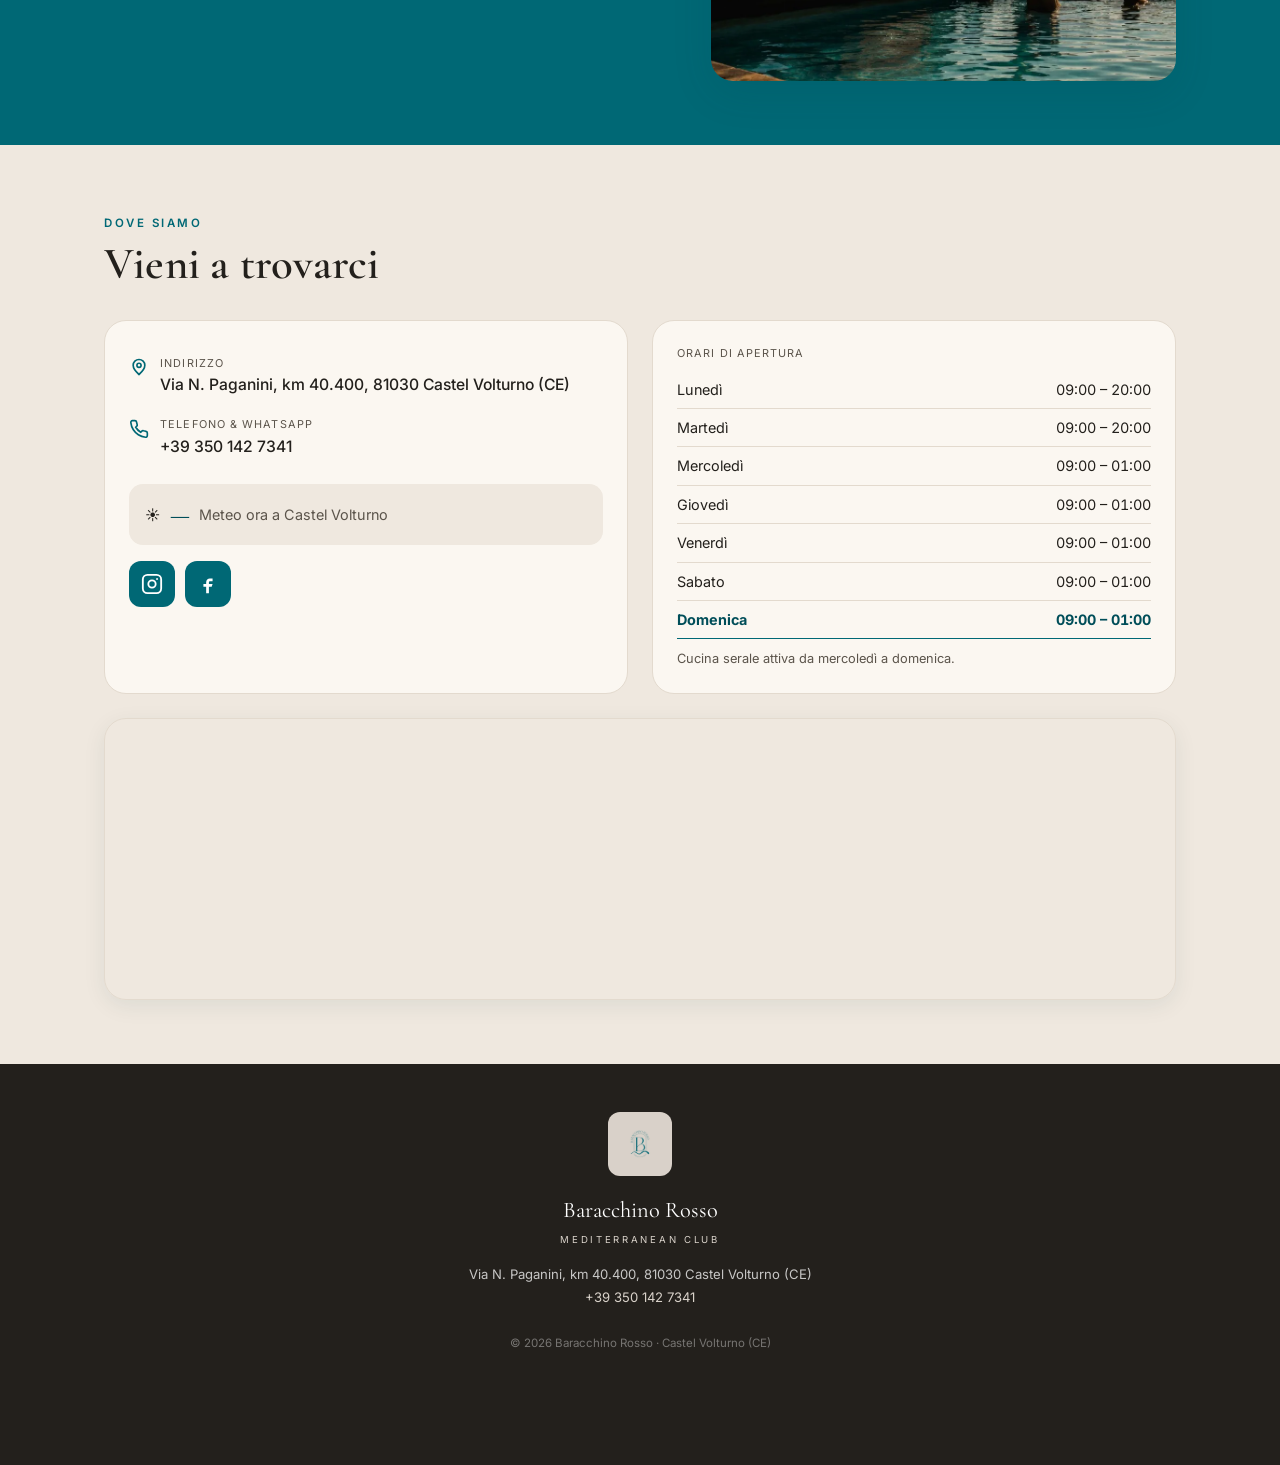
==== commit b684f049: "Update index.html" ====
--- a/index.html
+++ b/index.html
@@ -262,10 +262,10 @@
       <div class="section-head">
         <span class="eyebrow">Il giorno · Food · Bar · Stile</span>
         <h2 class="section-title">Pranzo in spiaggia</h2>
-        <p class="section-lead">Tu prendi e porti a tavola. Panini, fritture e primi da gustare tra un tuffo e l'altro, direttamente sotto il tuo ombrellone.</p>
+        <p class="section-lead">Due modi di pranzare: il take away veloce da portare sotto l'ombrellone, oppure il menù mediterraneo di pesce servito al tavolo. Tra un tuffo e l'altro, come preferisci.</p>
       </div>
       <div class="menu-list" id="menuPranzo"><!-- JS --></div>
-      <p class="menu-note">Il servizio bar e cucina è attivo al lettino durante l'orario di apertura della spiaggia. Per ordinazioni e info scrivici su WhatsApp.</p>
+      <p class="menu-note">Il take away e il servizio bar sono attivi al lettino durante l'orario della spiaggia; il menù mediterraneo è servito ai tavoli. I piatti con la stellina sono i più amati. Per ordinazioni e info scrivici su WhatsApp.</p>
       <div style="margin-top:var(--s-4)">
         <button class="btn btn-wa btn-block" data-open="ombrellone">Prenota il tuo posto in spiaggia</button>
       </div>
@@ -399,7 +399,15 @@
       </div>
     </div>
 
-    <!-- FORM TAVOLO -->
+    <!-- ============================================================
+         FORM TAVOLO — DISATTIVATO
+         La prenotazione tavolo ora usa il form esterno prenota.html
+         (impostato in data.js -> brand.prenotazioneTavoloUrl).
+         Per RIATTIVARE il vecchio form WhatsApp:
+           1) in data.js rimetti  prenotazioneTavoloUrl: ""
+           2) togli i marcatori di commento qui sotto.
+    ============================================================= -->
+    <!--
     <div id="formTavolo" hidden>
       <div class="field">
         <label for="tNome">Nome</label>
@@ -420,6 +428,7 @@
         <input type="time" id="tOra" value="20:30">
       </div>
     </div>
+    -->
 
     <button class="btn btn-wa btn-block" id="modalSend" style="margin-top:.5rem">Apri WhatsApp</button>
     <div class="modal-note">Ti stiamo aprendo WhatsApp — premi invio per confermare. Ti confermeremo la disponibilità in chat.</div>
--- a/style.css
+++ b/style.css
@@ -315,6 +315,7 @@
 .about .eyebrow{ color:var(--sand); }
 .about p{ color:rgba(255,255,255,.9); margin-bottom:var(--s-3); max-width:60ch; }
 .about .about-media{ margin-top:var(--s-4); border-radius:var(--radius-lg); overflow:hidden; box-shadow:var(--shadow); }
+.about .about-media img{ width:100%; height:auto; display:block; }
 .about .stats{ display:grid; grid-template-columns:repeat(3,1fr); gap:var(--s-3); margin-top:var(--s-5); }
 .about .stat{ text-align:center; }
 .about .stat .num{ font-family:var(--display); font-size:2.2rem; font-weight:600; color:var(--sand); }
@@ -427,8 +428,9 @@
   .dockbar{ display:none; }
   .modal-back{ align-items:center; }
   .modal{ border-radius:22px; }
-  .about .about-body{ display:grid; grid-template-columns:1.2fr 1fr; gap:var(--s-6); align-items:center; }
+  .about .about-body{ display:grid; grid-template-columns:1.2fr 1fr; gap:var(--s-6); align-items:stretch; }
   .about .about-media{ margin-top:0; }
+  .about .about-media img{ height:100%; min-height:520px; object-fit:cover; }
 }
 @media (min-width:1000px){
   .hero h1{ font-size:6.5rem; }
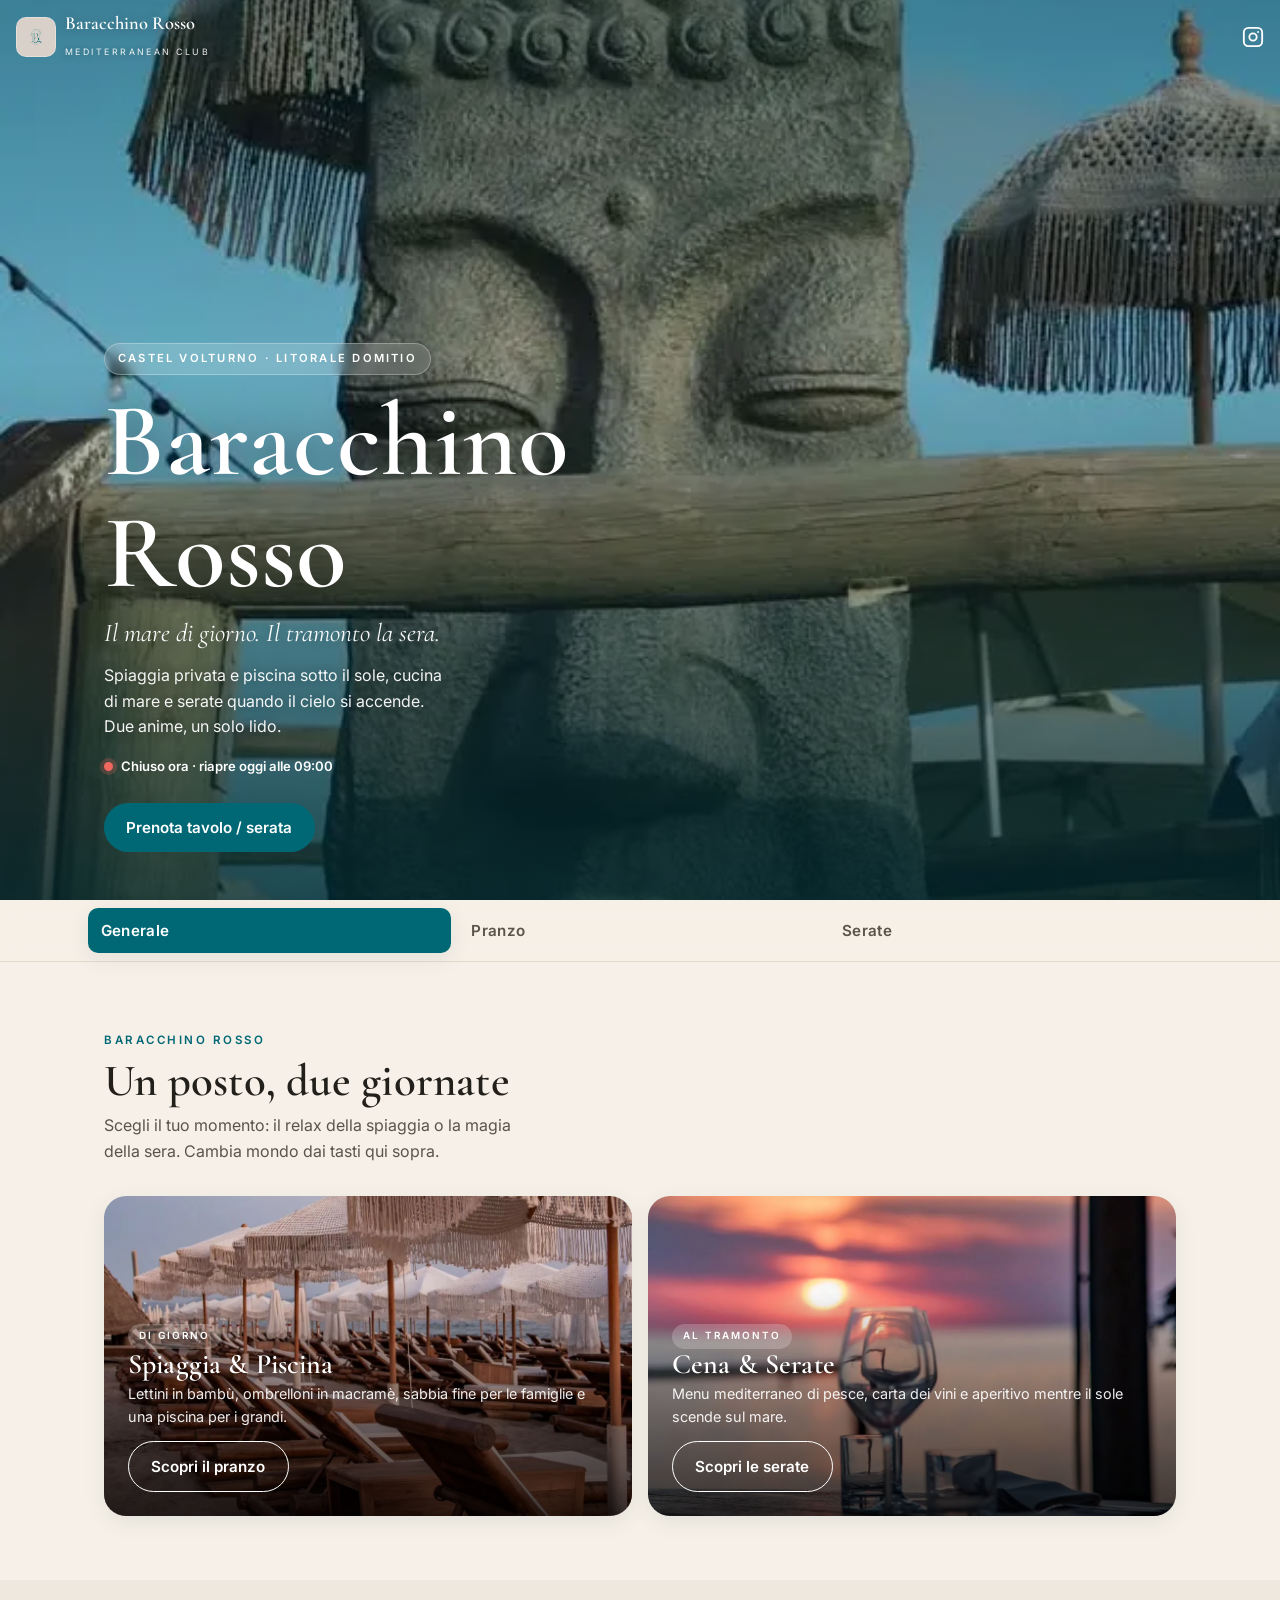
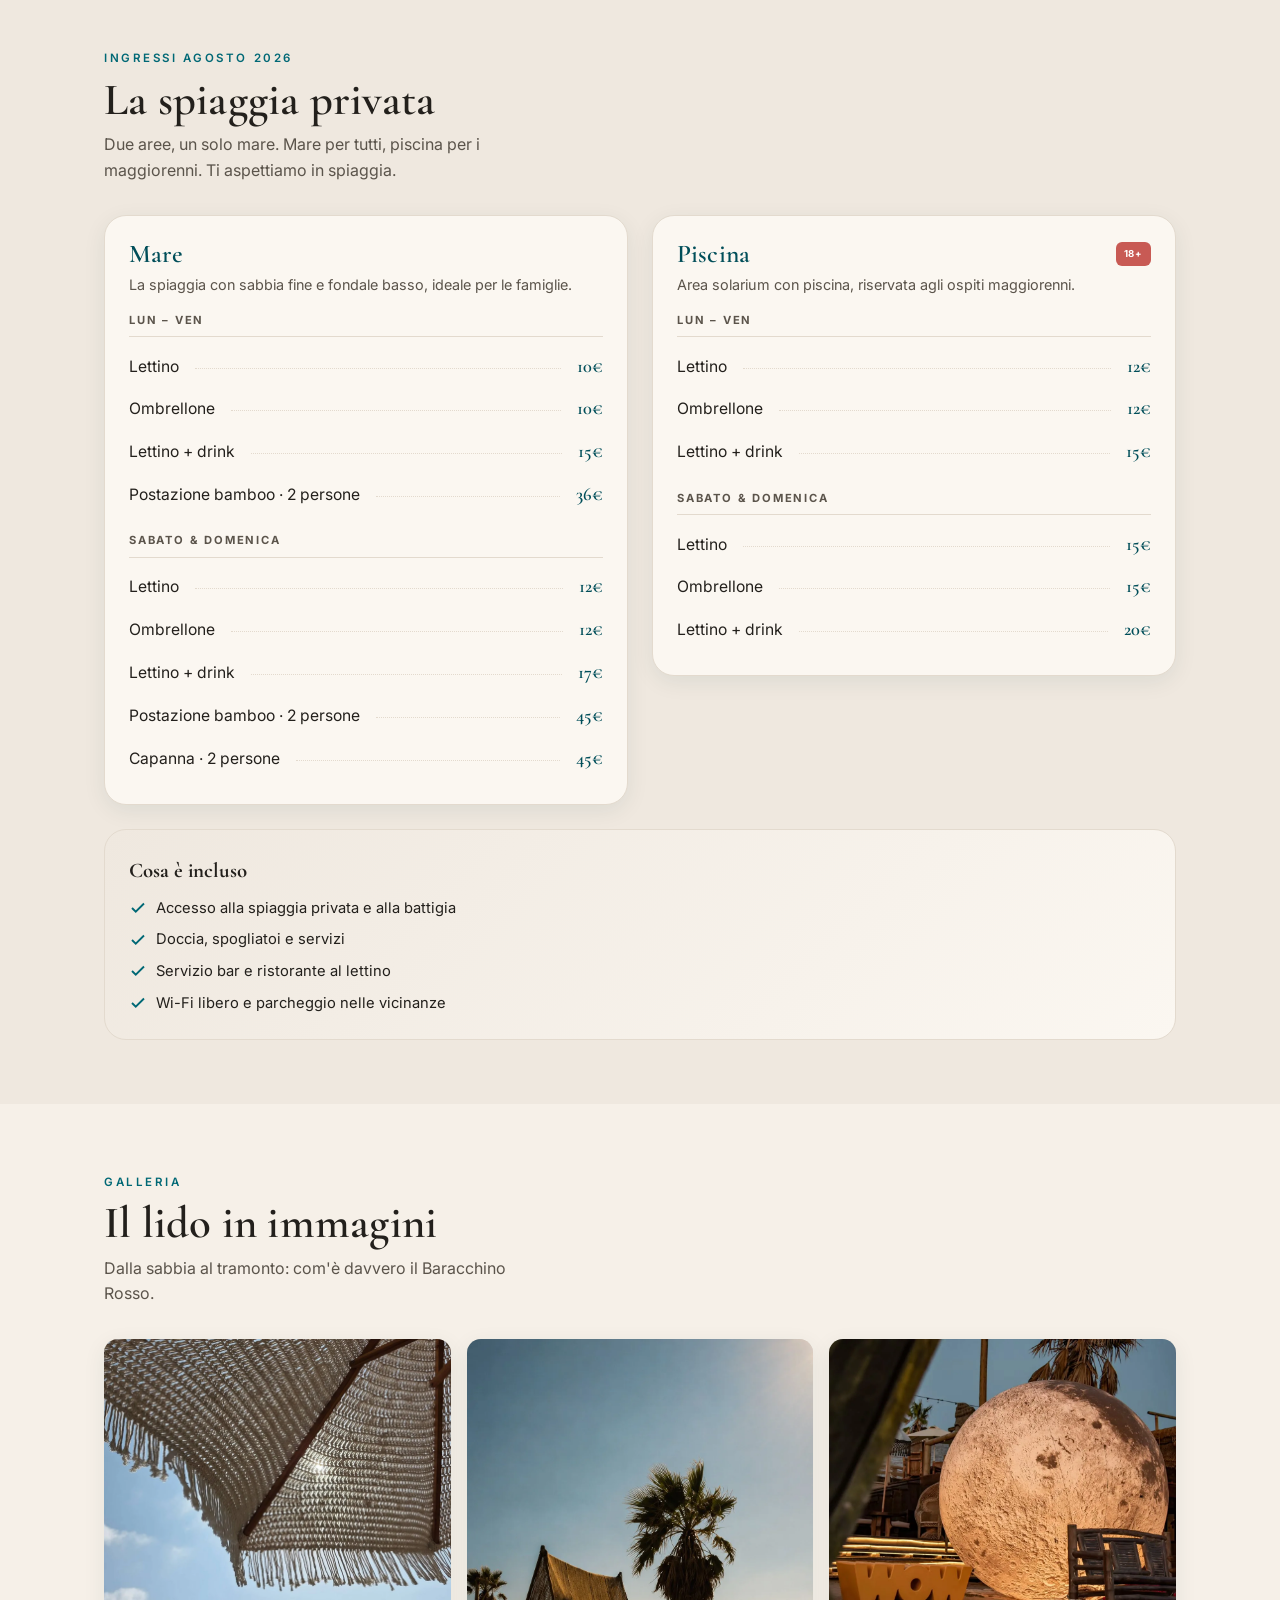
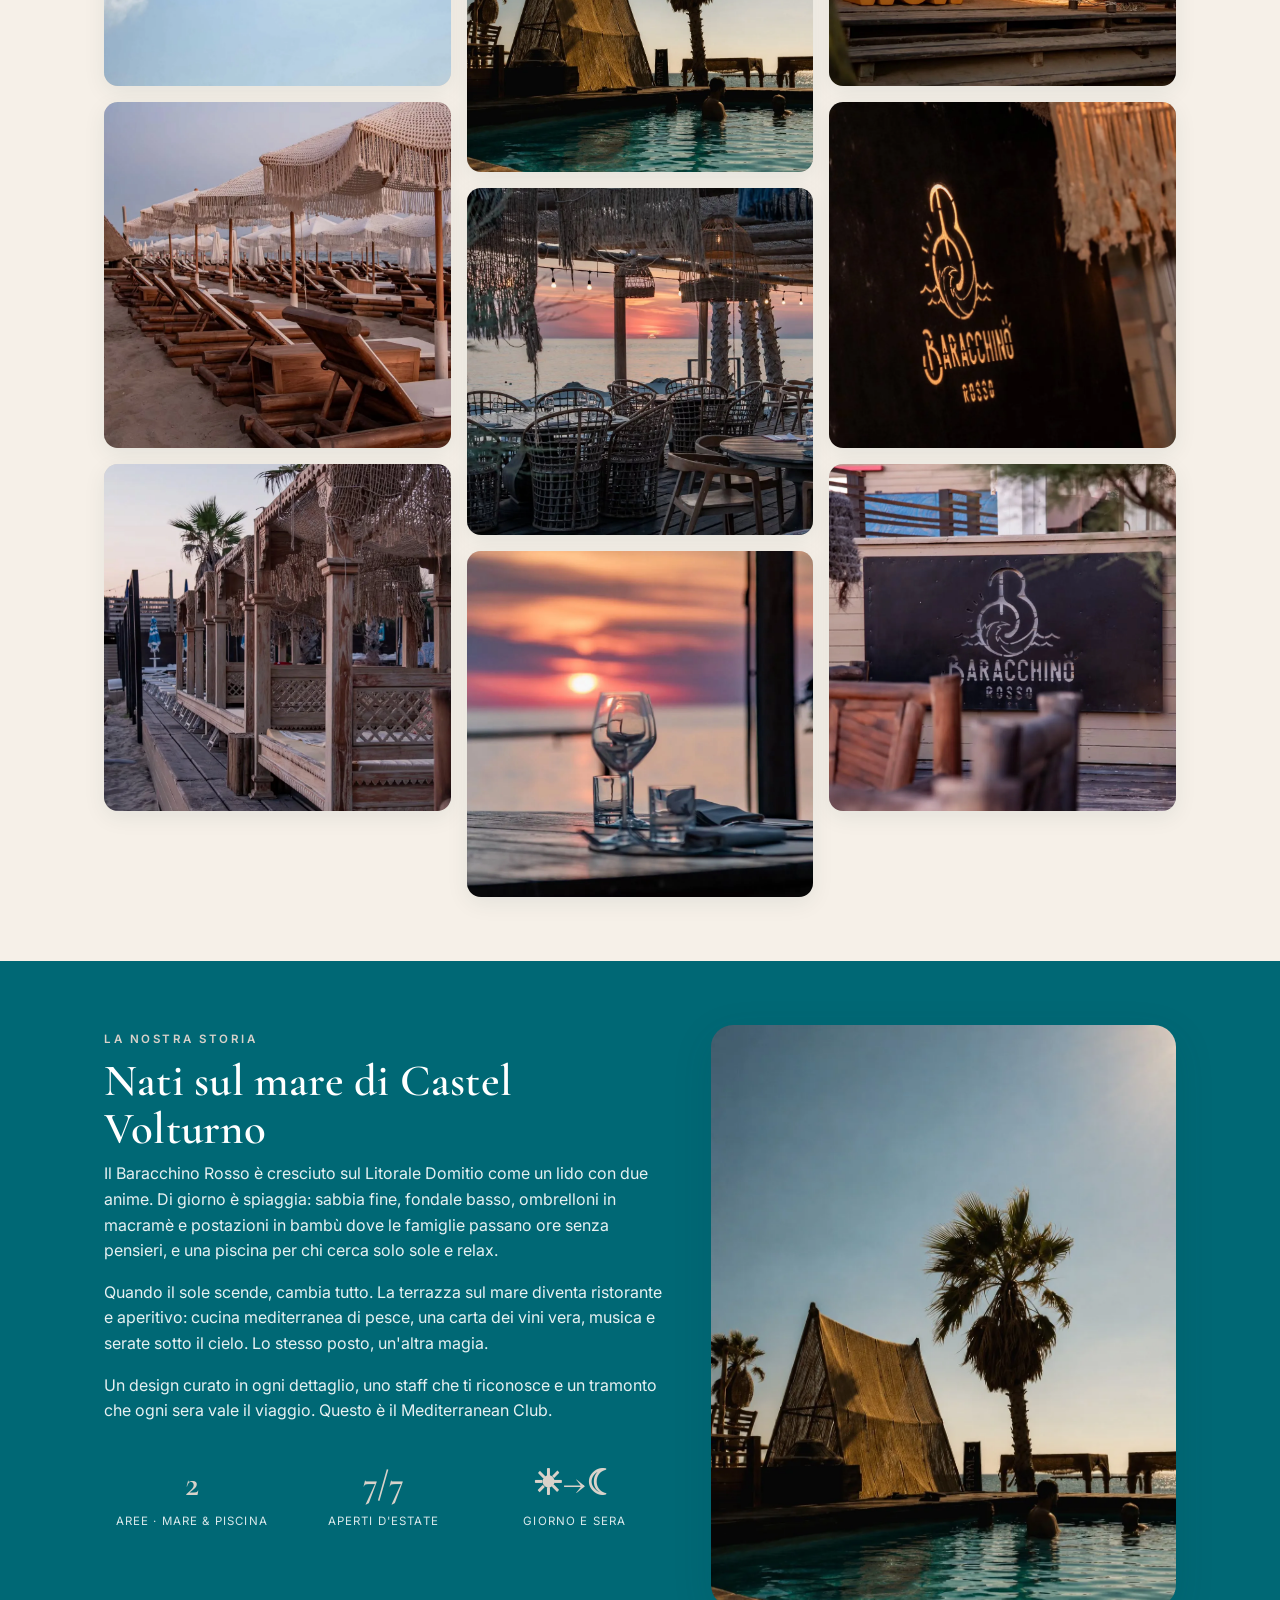
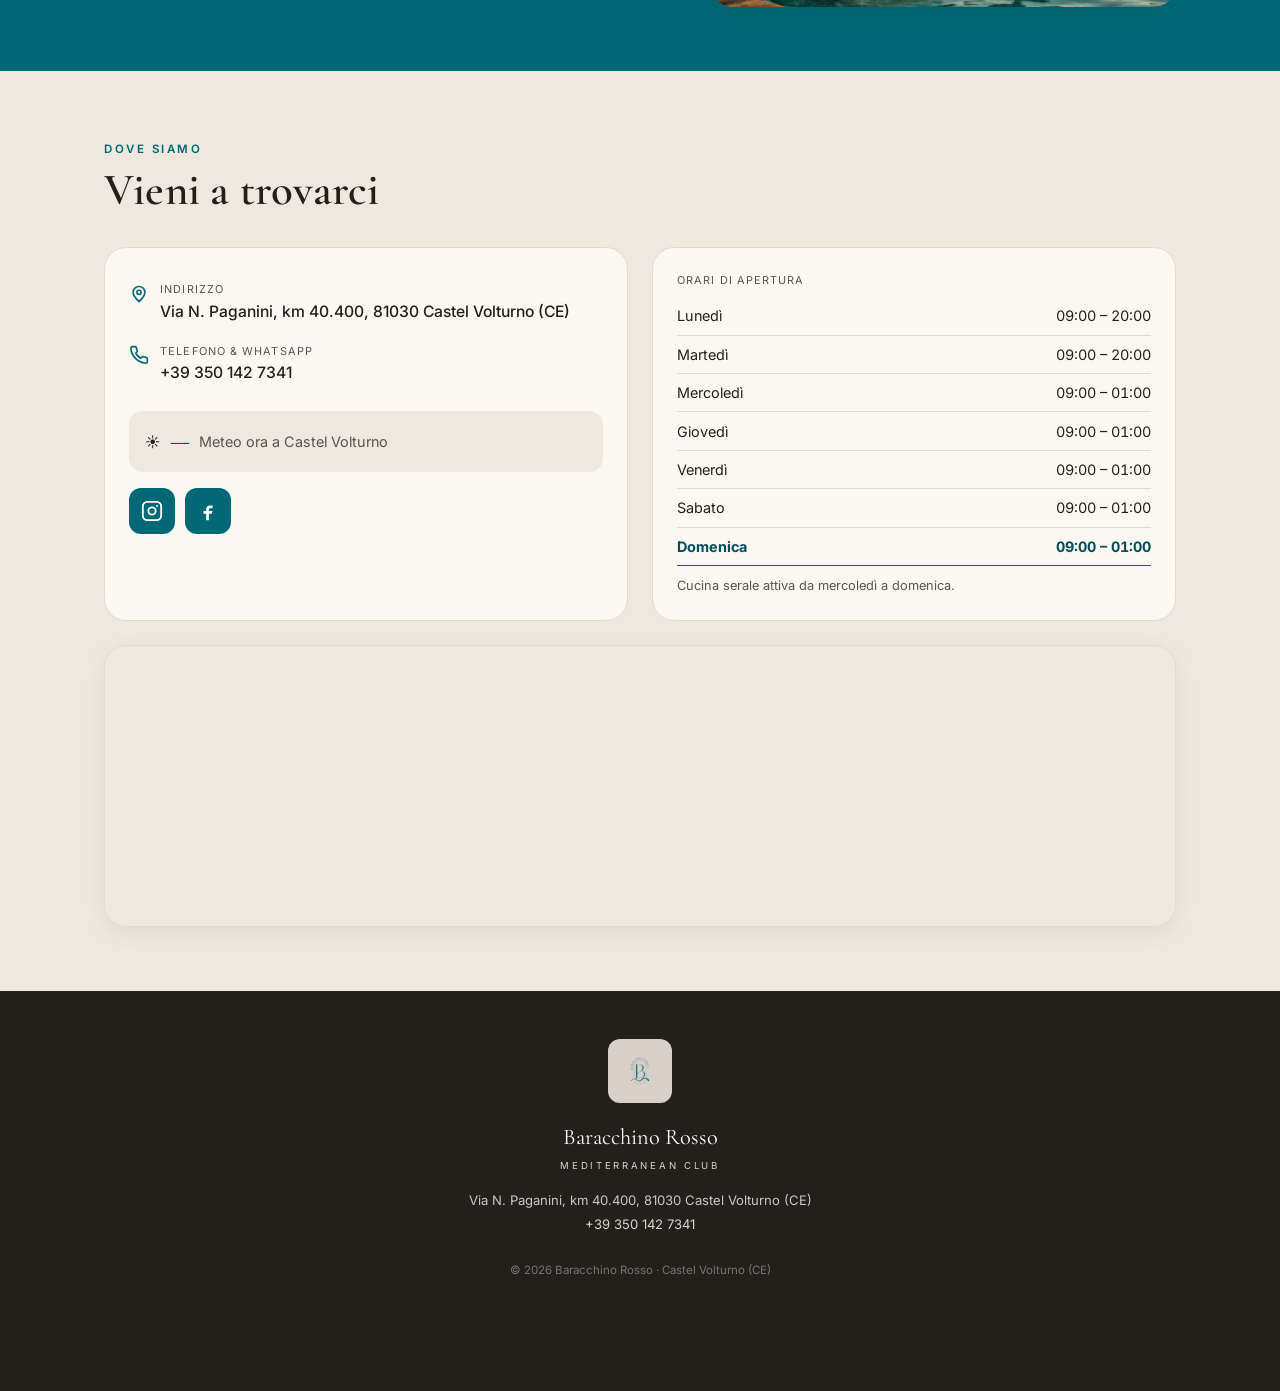
==== commit 3d6560a5: "Update index.html" ====
--- a/index.html
+++ b/index.html
@@ -4,7 +4,7 @@
 <meta charset="UTF-8">
 <meta name="viewport" content="width=device-width, initial-scale=1, viewport-fit=cover">
 <title>Baracchino Rosso · Lido e Ristorante sul mare a Castel Volturno</title>
-<meta name="description" content="Baracchino Rosso, Mediterranean Club a Castel Volturno: spiaggia privata con lettini e piscina di giorno, ristorante di pesce, aperitivo e serate al tramonto. Prenota il tuo ombrellone o il tavolo su WhatsApp.">
+<meta name="description" content="Baracchino Rosso, Mediterranean Club a Castel Volturno: spiaggia privata con lettini e piscina di giorno, ristorante di pesce, aperitivo e serate al tramonto. Prenota il tuo tavolo.">
 <meta name="theme-color" content="#006875">
 <link rel="canonical" href="https://baracchinorosso.it/">
 
@@ -101,11 +101,13 @@
     <p class="hook">Spiaggia privata e piscina sotto il sole, cucina di mare e serate quando il cielo si accende. Due anime, un solo lido.</p>
     <div class="status" id="heroStatus"><span class="dot"></span><span class="txt">—</span></div>
     <div class="hero-cta">
+      <!-- PRENOTAZIONE OMBRELLONE DISATTIVATA (riattivabile in futuro): togli i marcatori di commento per rimetterla.
       <button class="btn btn-wa" data-open="ombrellone">
         <svg viewBox="0 0 24 24" fill="currentColor"><path d="M12 2a10 10 0 0 0-8.7 15l-1.3 4.7 4.8-1.3A10 10 0 1 0 12 2zm0 2a8 8 0 1 1-4.2 14.8l-.3-.2-2.6.7.7-2.6-.2-.3A8 8 0 0 1 12 4zm4.4 9.6c-.2-.1-1.3-.7-1.5-.8s-.4-.1-.5.1l-.7.9c-.1.1-.2.2-.5.1a6.6 6.6 0 0 1-3.2-2.8c-.2-.4.2-.4.6-1.2.1-.1 0-.3 0-.4l-.7-1.7c-.2-.5-.4-.4-.5-.4h-.5a.9.9 0 0 0-.7.3c-.9.9-.7 2.2 0 3.4a9.4 9.4 0 0 0 3.9 3.5c1.4.6 2 .7 2.7.6.4-.1 1.3-.5 1.5-1.1s.2-1 .1-1.1z"/></svg>
         Prenota ombrellone
       </button>
-      <button class="btn btn-ghost" data-open="tavolo">Prenota tavolo / serata</button>
+      -->
+      <button class="btn btn-primary" data-open="tavolo">Prenota tavolo / serata</button>
     </div>
   </div>
 </section>
@@ -167,16 +169,18 @@
       <div class="section-head">
         <span class="eyebrow" id="beachPeriod">Listino spiaggia</span>
         <h2 class="section-title">La spiaggia privata</h2>
-        <p class="section-lead">Due aree, un solo mare. Mare per tutti, piscina per i maggiorenni. Prenota il tuo posto su WhatsApp.</p>
+        <p class="section-lead">Due aree, un solo mare. Mare per tutti, piscina per i maggiorenni. Ti aspettiamo in spiaggia.</p>
       </div>
       <div class="beach-grid" id="beachGrid"><!-- JS --></div>
       <div class="incluso" id="beachIncluso"><!-- JS --></div>
+      <!-- PRENOTAZIONE OMBRELLONE DISATTIVATA (riattivabile in futuro): togli i marcatori di commento per rimetterla.
       <div style="margin-top:var(--s-4)">
         <button class="btn btn-wa btn-block" data-open="ombrellone">
           <svg viewBox="0 0 24 24" fill="currentColor"><path d="M12 2a10 10 0 0 0-8.7 15l-1.3 4.7 4.8-1.3A10 10 0 1 0 12 2zm0 2a8 8 0 1 1-4.2 14.8l-.3-.2-2.6.7.7-2.6-.2-.3A8 8 0 0 1 12 4zm4.4 9.6c-.2-.1-1.3-.7-1.5-.8s-.4-.1-.5.1l-.7.9c-.1.1-.2.2-.5.1a6.6 6.6 0 0 1-3.2-2.8c-.2-.4.2-.4.6-1.2.1-.1 0-.3 0-.4l-.7-1.7c-.2-.5-.4-.4-.5-.4h-.5a.9.9 0 0 0-.7.3c-.9.9-.7 2.2 0 3.4a9.4 9.4 0 0 0 3.9 3.5c1.4.6 2 .7 2.7.6.4-.1 1.3-.5 1.5-1.1s.2-1 .1-1.1z"/></svg>
           Prenota ombrellone su WhatsApp
         </button>
       </div>
+      -->
     </div>
   </section>
 
@@ -267,8 +271,13 @@
       <div class="menu-list" id="menuPranzo"><!-- JS --></div>
       <p class="menu-note">Il take away e il servizio bar sono attivi al lettino durante l'orario della spiaggia; il menù mediterraneo è servito ai tavoli. I piatti con la stellina sono i più amati. Per ordinazioni e info scrivici su WhatsApp.</p>
       <div style="margin-top:var(--s-4)">
+        <button class="btn btn-primary btn-block" data-open="tavolo">Prenota un tavolo</button>
+      </div>
+      <!-- PRENOTAZIONE OMBRELLONE DISATTIVATA (riattivabile in futuro): togli i marcatori di commento per rimetterla.
+      <div style="margin-top:var(--s-4)">
         <button class="btn btn-wa btn-block" data-open="ombrellone">Prenota il tuo posto in spiaggia</button>
       </div>
+      -->
     </div>
   </section>
 
@@ -360,18 +369,30 @@
 
 <!-- STICKY DOCK (mobile) -->
 <div class="dockbar">
+  <!-- PRENOTAZIONE OMBRELLONE DISATTIVATA (riattivabile in futuro): togli i marcatori di commento per rimetterla.
   <button class="btn btn-wa" data-open="ombrellone">Ombrellone</button>
+  -->
   <button class="btn btn-primary" data-open="tavolo">Tavolo / Serata</button>
 </div>
 
-<!-- MODALE PRENOTAZIONE -->
+<!-- ================================================================
+     MODALE PRENOTAZIONE (OMBRELLONE) — DISATTIVATA
+     La prenotazione ombrelloni è stata rimossa temporaneamente.
+     Per RIATTIVARLA in futuro:
+       1) togli i marcatori di commento di questo blocco;
+       2) riattiva i pulsanti "Ombrellone" (cerca "PRENOTAZIONE OMBRELLONE
+          DISATTIVATA" nel file e togli i relativi commenti);
+       3) (facoltativo) il form tavolo qui sotto resta separato: si
+          riattiva solo se in data.js rimetti prenotazioneTavoloUrl: "".
+================================================================= -->
+<!-- INIZIO BLOCCO DISATTIVATO
 <div class="modal-back" id="modalBack" role="dialog" aria-modal="true" aria-labelledby="modalTitle">
   <div class="modal">
     <button class="modal-x" id="modalX" aria-label="Chiudi">&times;</button>
     <h3 id="modalTitle">Prenota</h3>
     <p class="sub" id="modalSub">Compila e ti apriamo WhatsApp con il messaggio pronto.</p>
 
-    <!-- FORM OMBRELLONE -->
+    [FORM OMBRELLONE]
     <div id="formOmbrellone">
       <div class="field">
         <label for="oNome">Nome</label>
@@ -399,15 +420,9 @@
       </div>
     </div>
 
-    <!-- ============================================================
-         FORM TAVOLO — DISATTIVATO
-         La prenotazione tavolo ora usa il form esterno prenota.html
-         (impostato in data.js -> brand.prenotazioneTavoloUrl).
-         Per RIATTIVARE il vecchio form WhatsApp:
-           1) in data.js rimetti  prenotazioneTavoloUrl: ""
-           2) togli i marcatori di commento qui sotto.
-    ============================================================= -->
-    <!--
+    [FORM TAVOLO — gia disattivato in precedenza: usa il form esterno prenota.html
+     impostato in data.js -> brand.prenotazioneTavoloUrl. Per il vecchio form
+     WhatsApp: rimetti prenotazioneTavoloUrl: "" e ripristina questo blocco.
     <div id="formTavolo" hidden>
       <div class="field">
         <label for="tNome">Nome</label>
@@ -428,12 +443,13 @@
         <input type="time" id="tOra" value="20:30">
       </div>
     </div>
-    -->
+    ]
 
     <button class="btn btn-wa btn-block" id="modalSend" style="margin-top:.5rem">Apri WhatsApp</button>
     <div class="modal-note">Ti stiamo aprendo WhatsApp — premi invio per confermare. Ti confermeremo la disponibilità in chat.</div>
   </div>
 </div>
+FINE BLOCCO DISATTIVATO -->
 
 <script src="data.js"></script>
 <script src="app.js"></script>
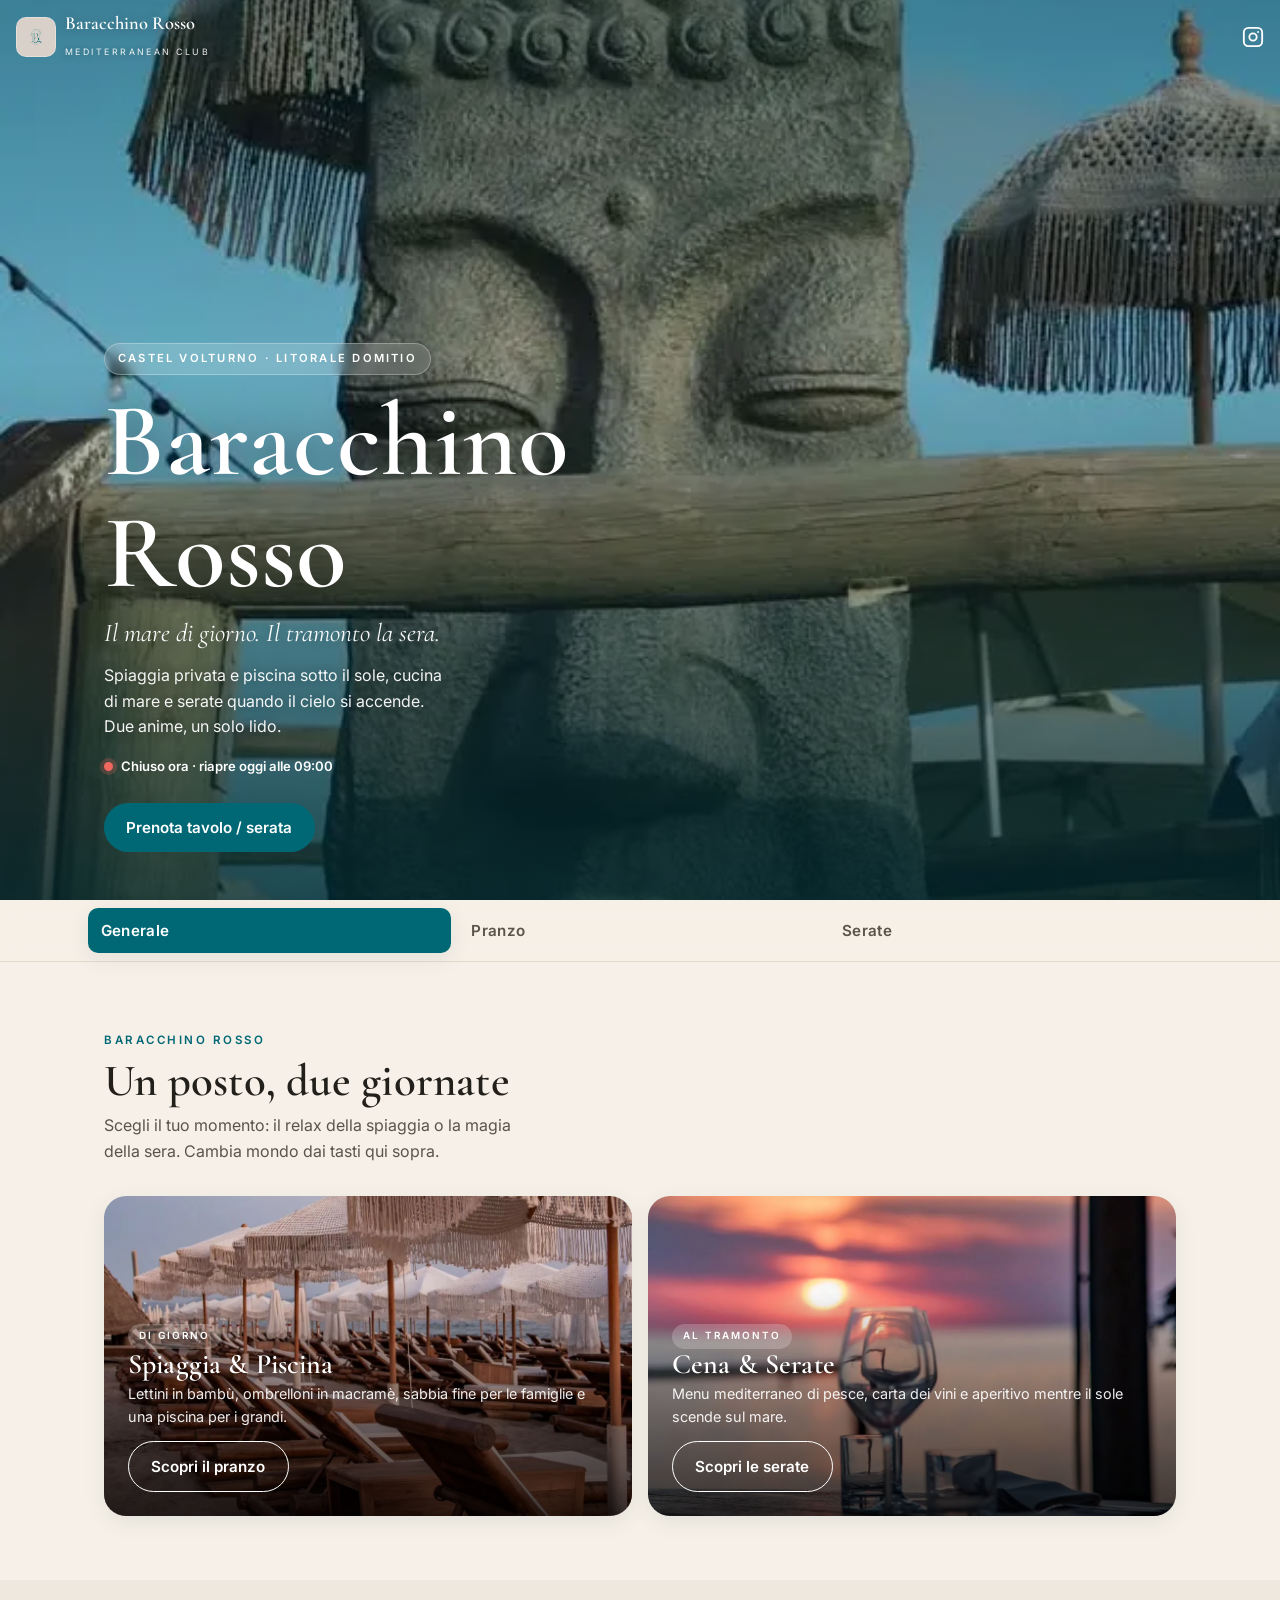
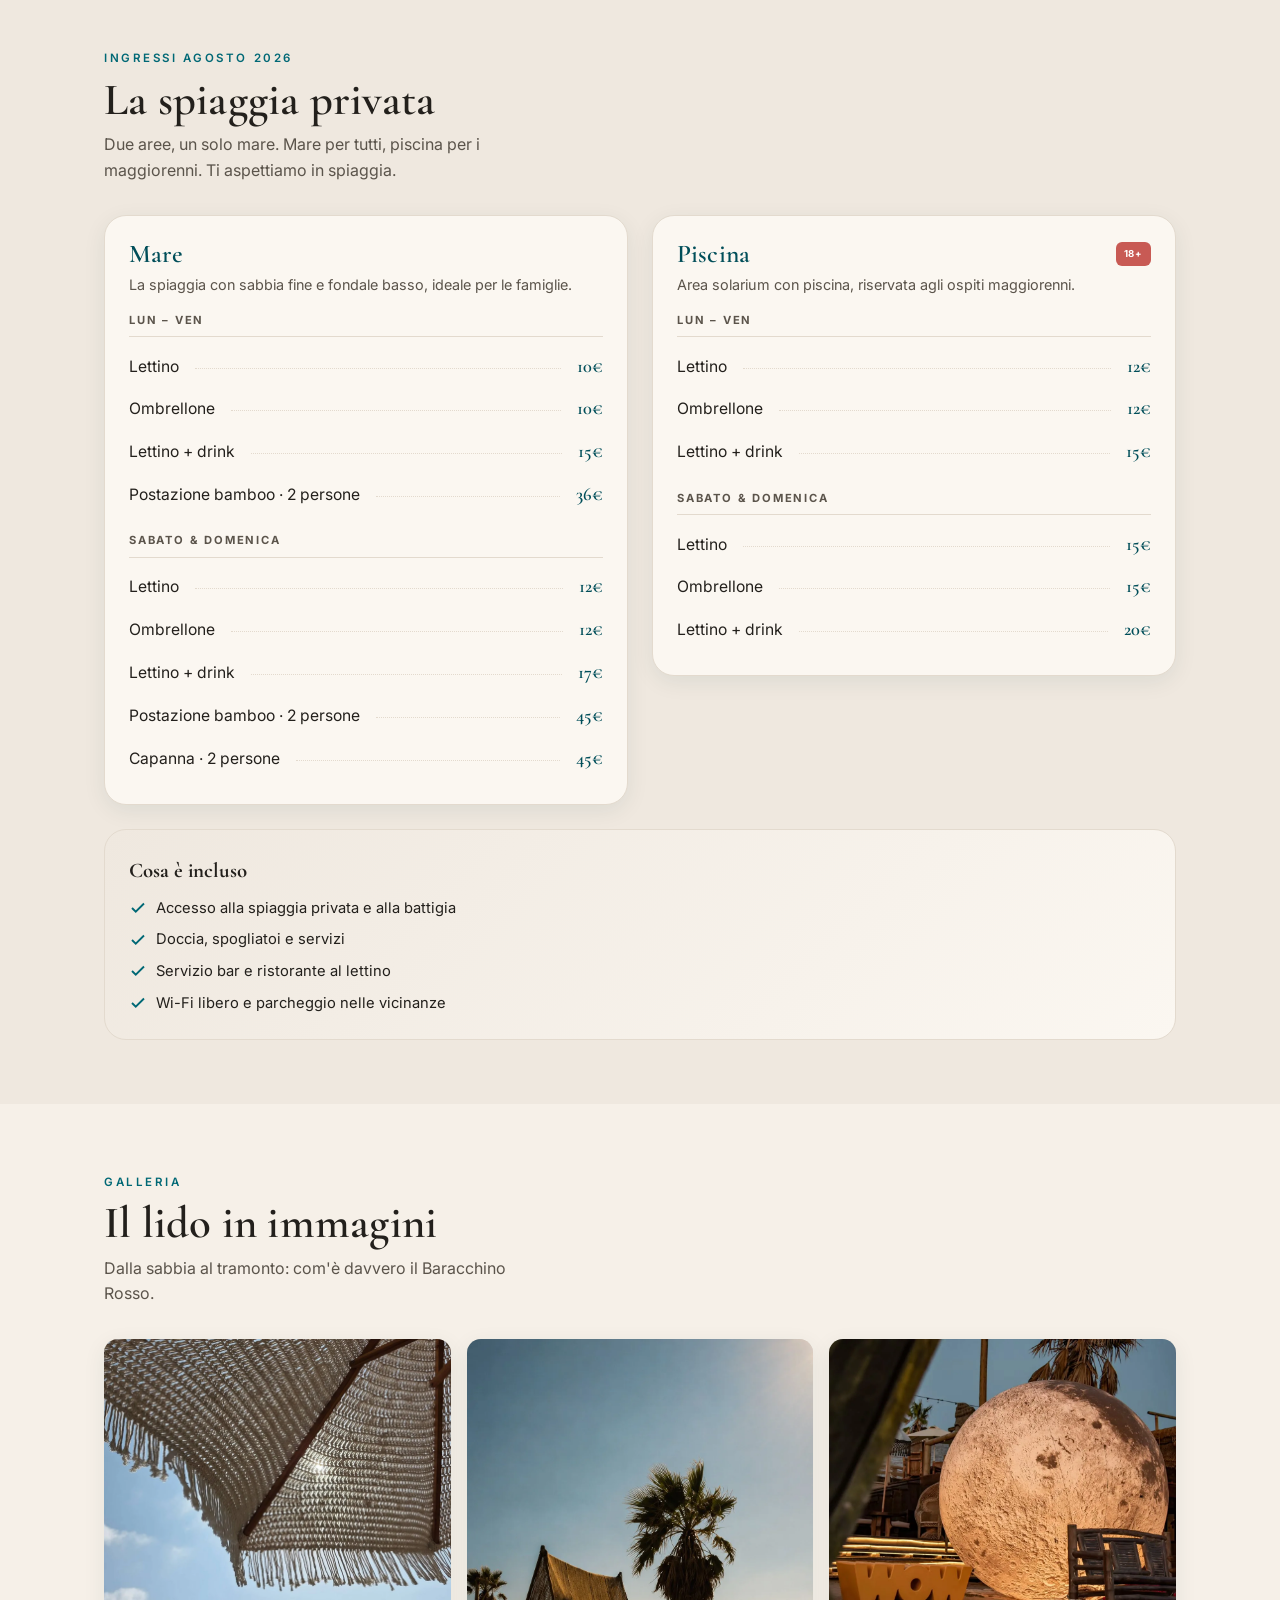
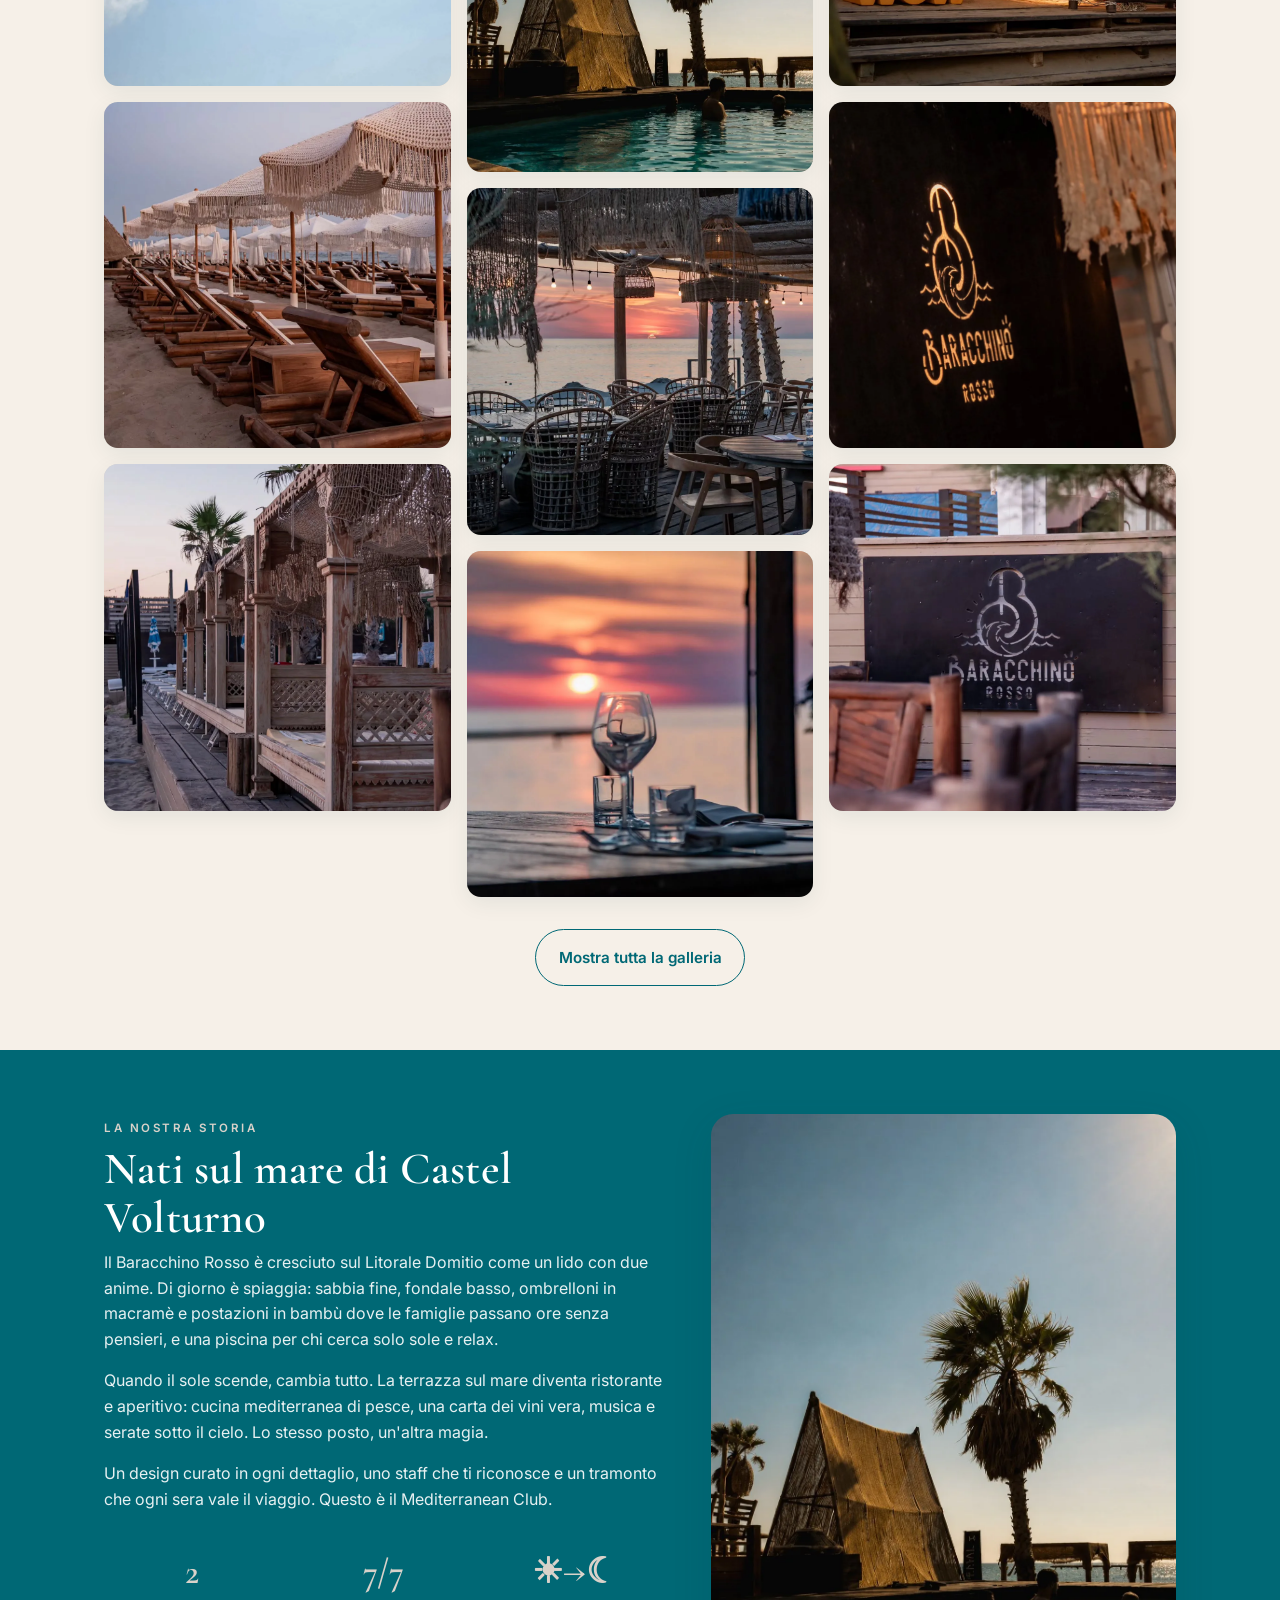
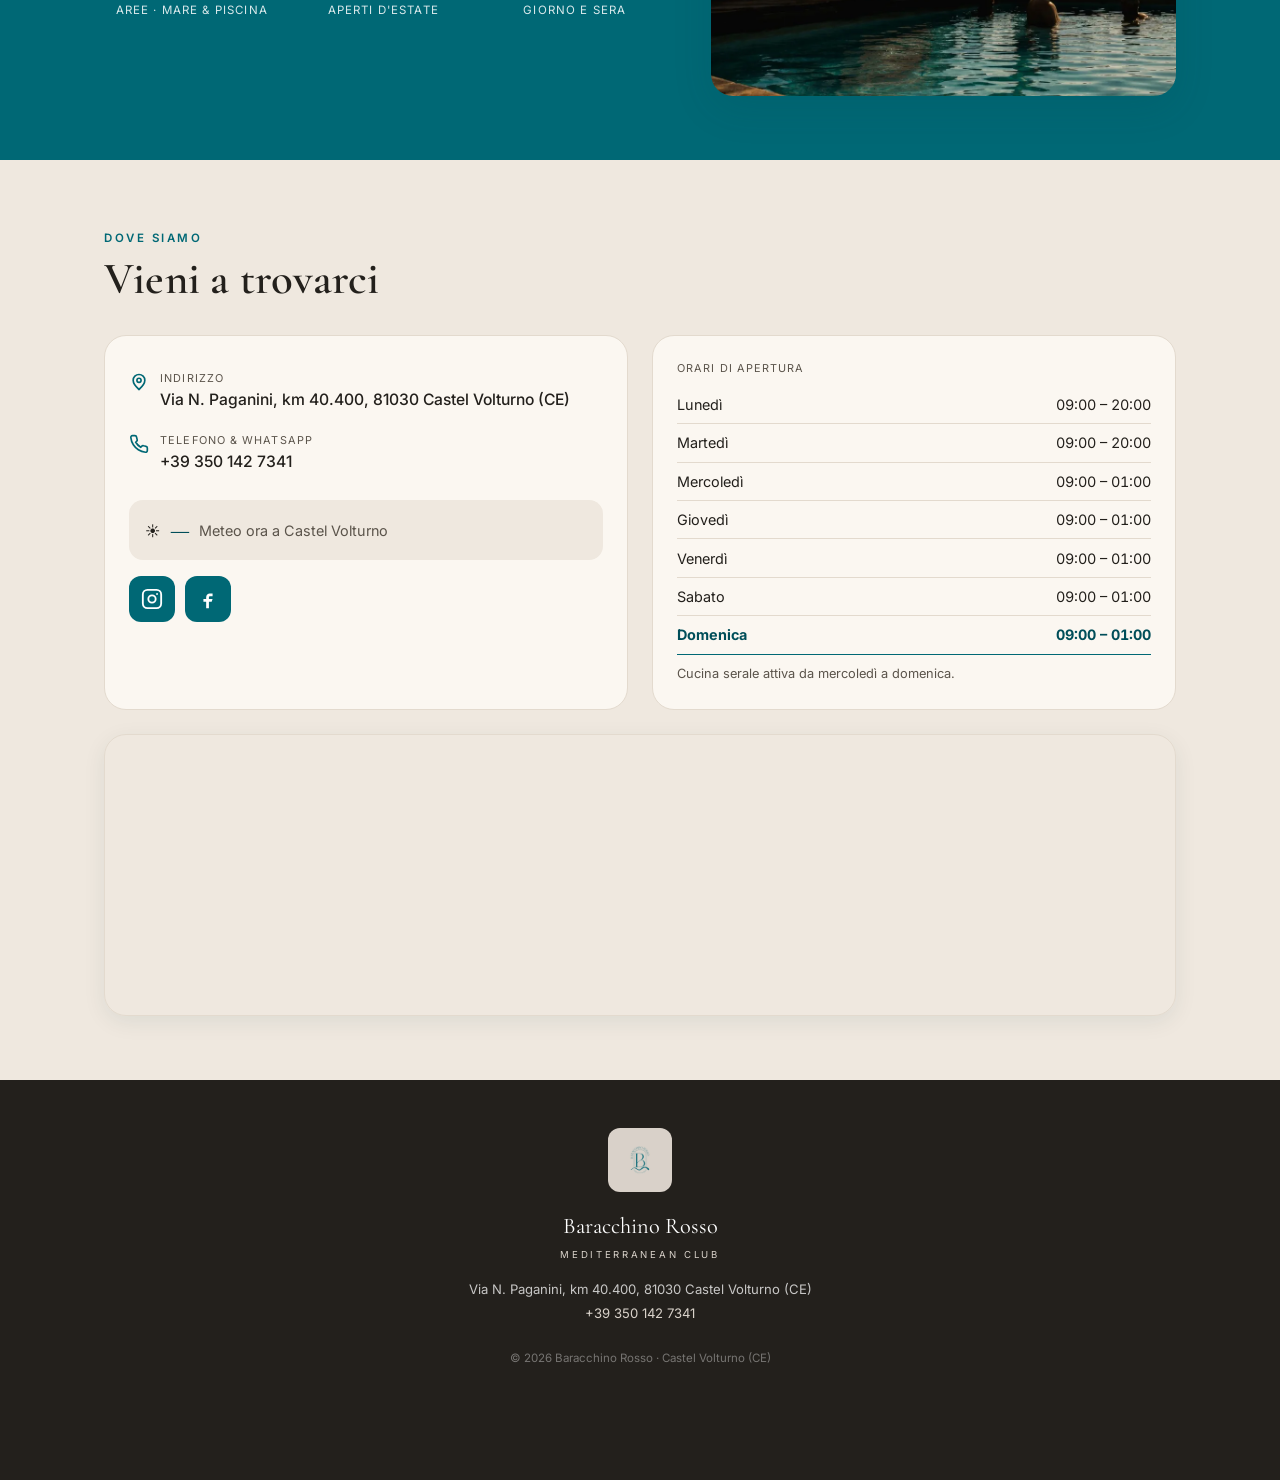
==== commit ede1cfd0: "Update index.html" ====
--- a/index.html
+++ b/index.html
@@ -193,6 +193,9 @@
         <p class="section-lead">Dalla sabbia al tramonto: com'è davvero il Baracchino Rosso.</p>
       </div>
       <div class="gallery" id="galleryGrid"><!-- JS --></div>
+      <div style="margin-top:var(--s-5); text-align:center">
+        <a class="btn btn-outline" href="galleria.html">Mostra tutta la galleria</a>
+      </div>
     </div>
   </section>
 
--- a/style.css
+++ b/style.css
@@ -364,7 +364,7 @@
    STICKY BOTTOM BAR (mobile) — due percorsi
    ========================================================================== */
 .dockbar{ position:fixed; bottom:0; left:0; right:0; z-index:70;
-  display:grid; grid-template-columns:1fr 1fr; gap:.5rem;
+  display:grid; grid-auto-flow:column; grid-auto-columns:1fr; gap:.5rem;
   padding:.55rem .6rem calc(.55rem + env(safe-area-inset-bottom));
   background:rgba(246,240,232,.96); backdrop-filter:blur(12px);
   border-top:1px solid var(--line); box-shadow:0 -6px 24px rgba(0,58,66,.1); }
